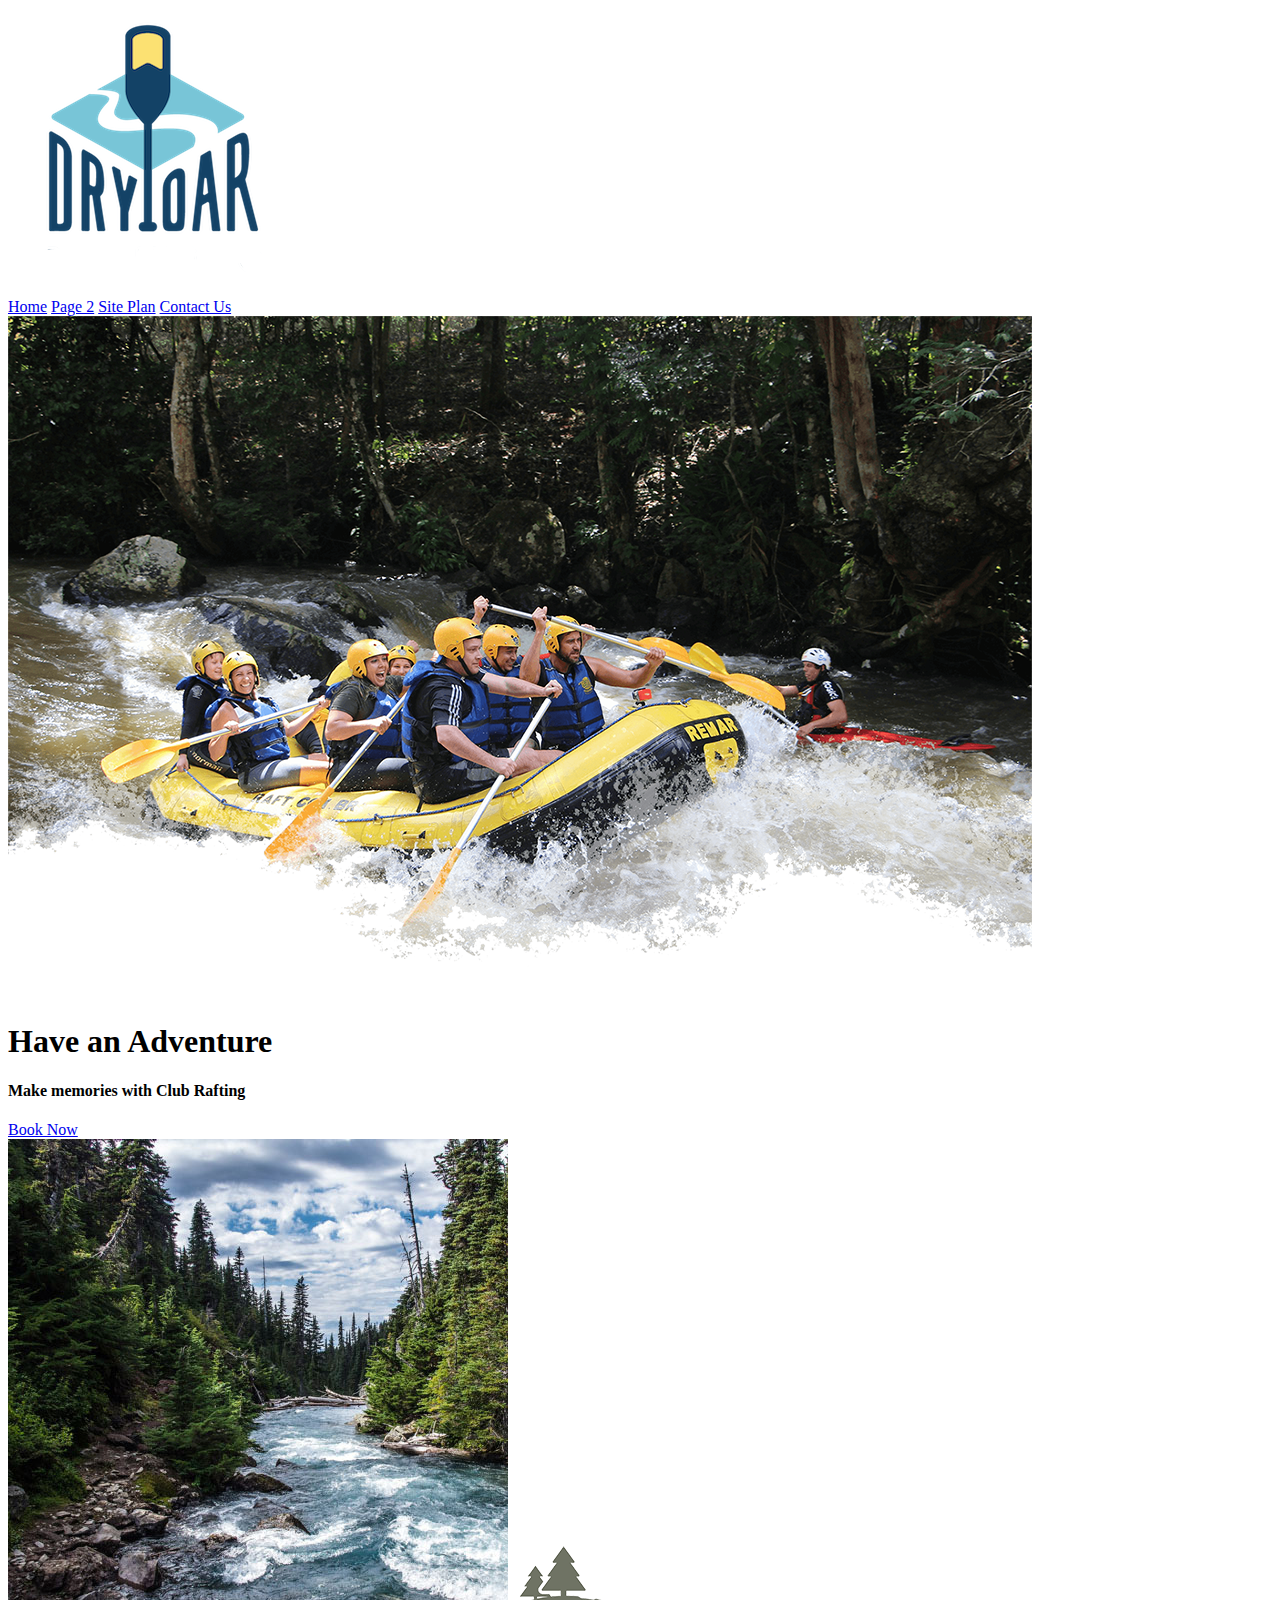
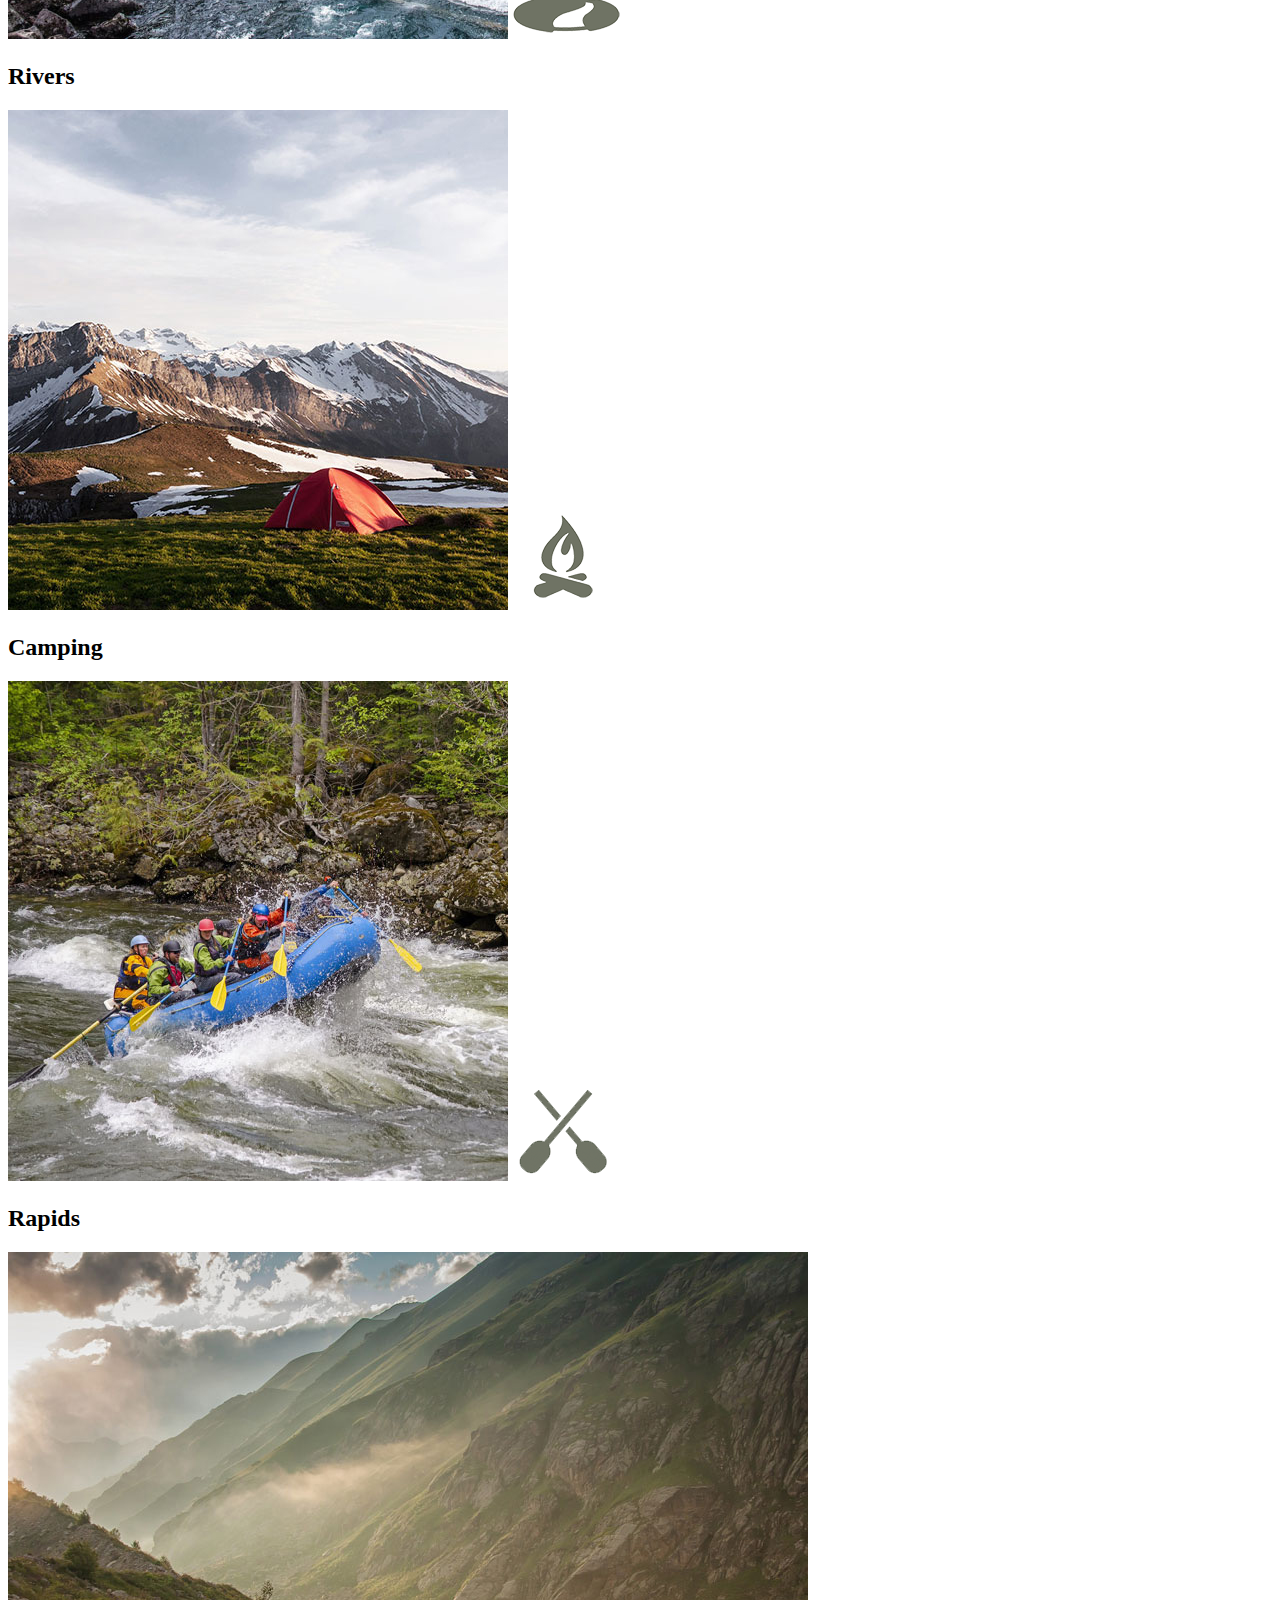
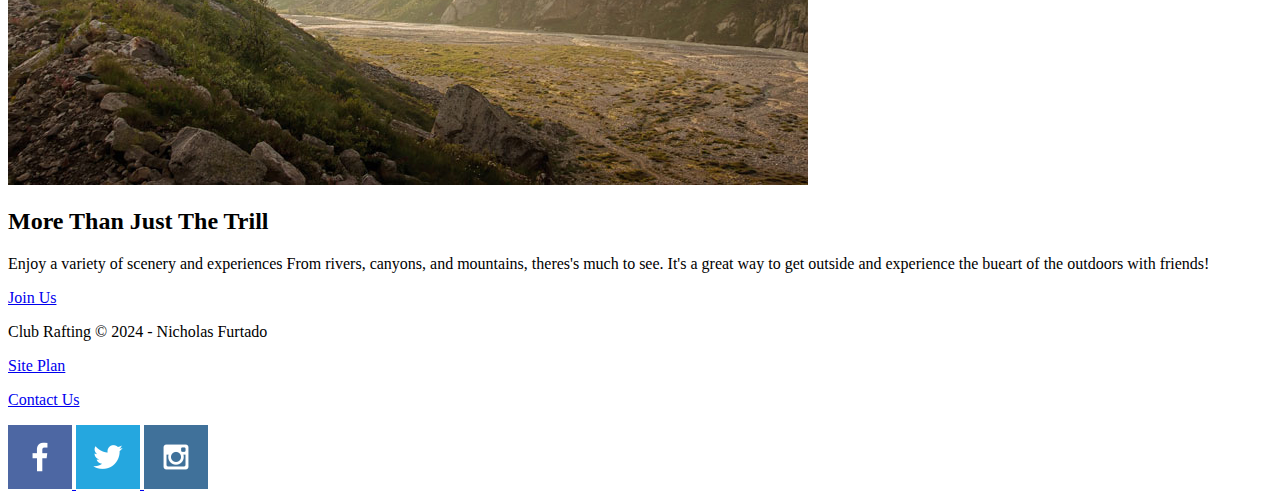
==== wwr/index.html @ ef865dd3 "Added Home Page and images associated." ====
<!DOCTYPE html>
<html lang="en">
<head>
    <meta charset="UTF-8">
    <meta name="viewport" content="width=device-width, initial-scale=1.0">
    <title>Club Rafting | Whitewater Rafting | Home</title>
</head>
<body>
    <header>
        <a id="logo_link" href="index.html">
            <img class="logo" src="images/logo.png" alt="Club Rafting Logo">
        </a>
        <nav>
            <a href="index.html">Home</a>
            <a href="#">Page 2</a>
            <a href="site-plan-rafting.html">Site Plan</a>
            <a href="contactus.html">Contact Us</a>
        </nav>
    </header>
<div id="hero">
    <div id="hero-box">
        <img id="hero-img" src="images/hero.png" alt="People enjoying whitewater rafting">
    </div>
    <section id="hero-msg">
        <h1 class="home-title">Have an Adventure</h1>
        <h4>Make memories with Club Rafting</h4>
        <div class="button-box">
            <a class="book" href="contactus.html">Book Now</a>
        </div>
    </section>
</div>
<main class="home-grid">
    <section class="rivers-card">
        <img class="card-img" src="images/rivers.jpg" alt="River in forest">
        <img class="icon" src="images/river_icon.png" alt="River Icon">
        <h2>Rivers</h2>
    </section>
    <section>
        <img class="camping-card" src="images/camping.jpg" alt="Tent in mountains">
        <img class="card-img" src="images/fire_icon.png" alt="Fire icon">
        <h2>Camping</h2>
    </section>
    <section>
        <img class="rapids-card" src="images/rapids.jpg" alt="Rafting boat">
        <img class="card-img" src="images/oars.png" alt="Oars icon">
        <h2>Rapids</h2>
    </section>
    <img class="mountains" src="images/mountains.jpg" alt="Misty mountains">
    <section class="msg">
        <h2>More Than Just The Trill</h2>
        <p>Enjoy a variety of scenery and experiences From rivers, canyons, and mountains, theres's much to see. It's a great way to get outside and experience the bueart of the outdoors with friends!</p>
        <a class="join" href="rivers.html">Join Us</a>
    </section>
</main>
<footer>
    <p>Club Rafting &copy; 2024 - Nicholas Furtado</p>
    <p><a href="site-plan-rafting.html">Site Plan</a></p>
    <p><a href="contactus.html">Contact Us</a></p>
    <div class="social">
        <a href="https://facebook.com">
            <img src="images/facebook.png" alt="FB Icon">
        </a>
        <a href="https://twitter.com">
            <img src="images/twitter.png" alt="Twitter Icon">
        </a>
        <a href="https://instagram.com">
            <img src="images/instagram.png" alt="Instagram Icon">
        </a>
    </div>
</footer>
</body>
</html>
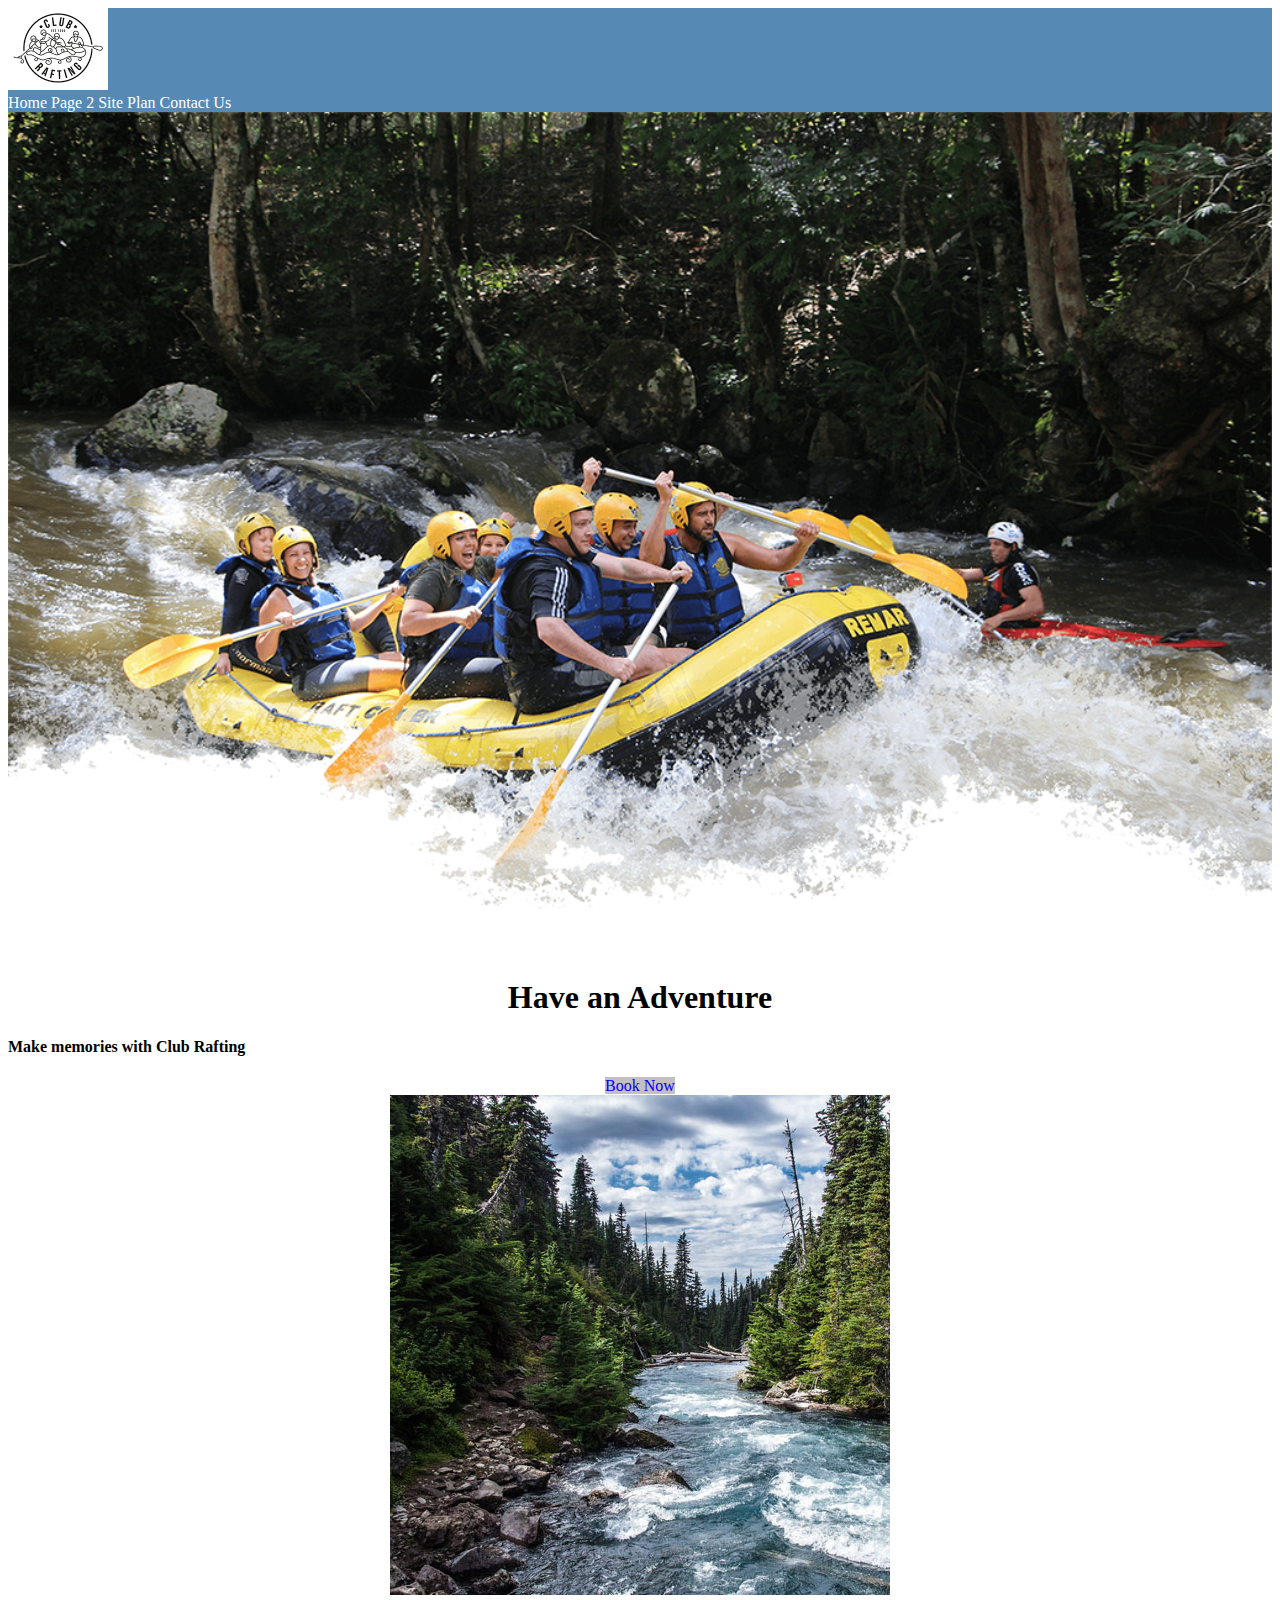
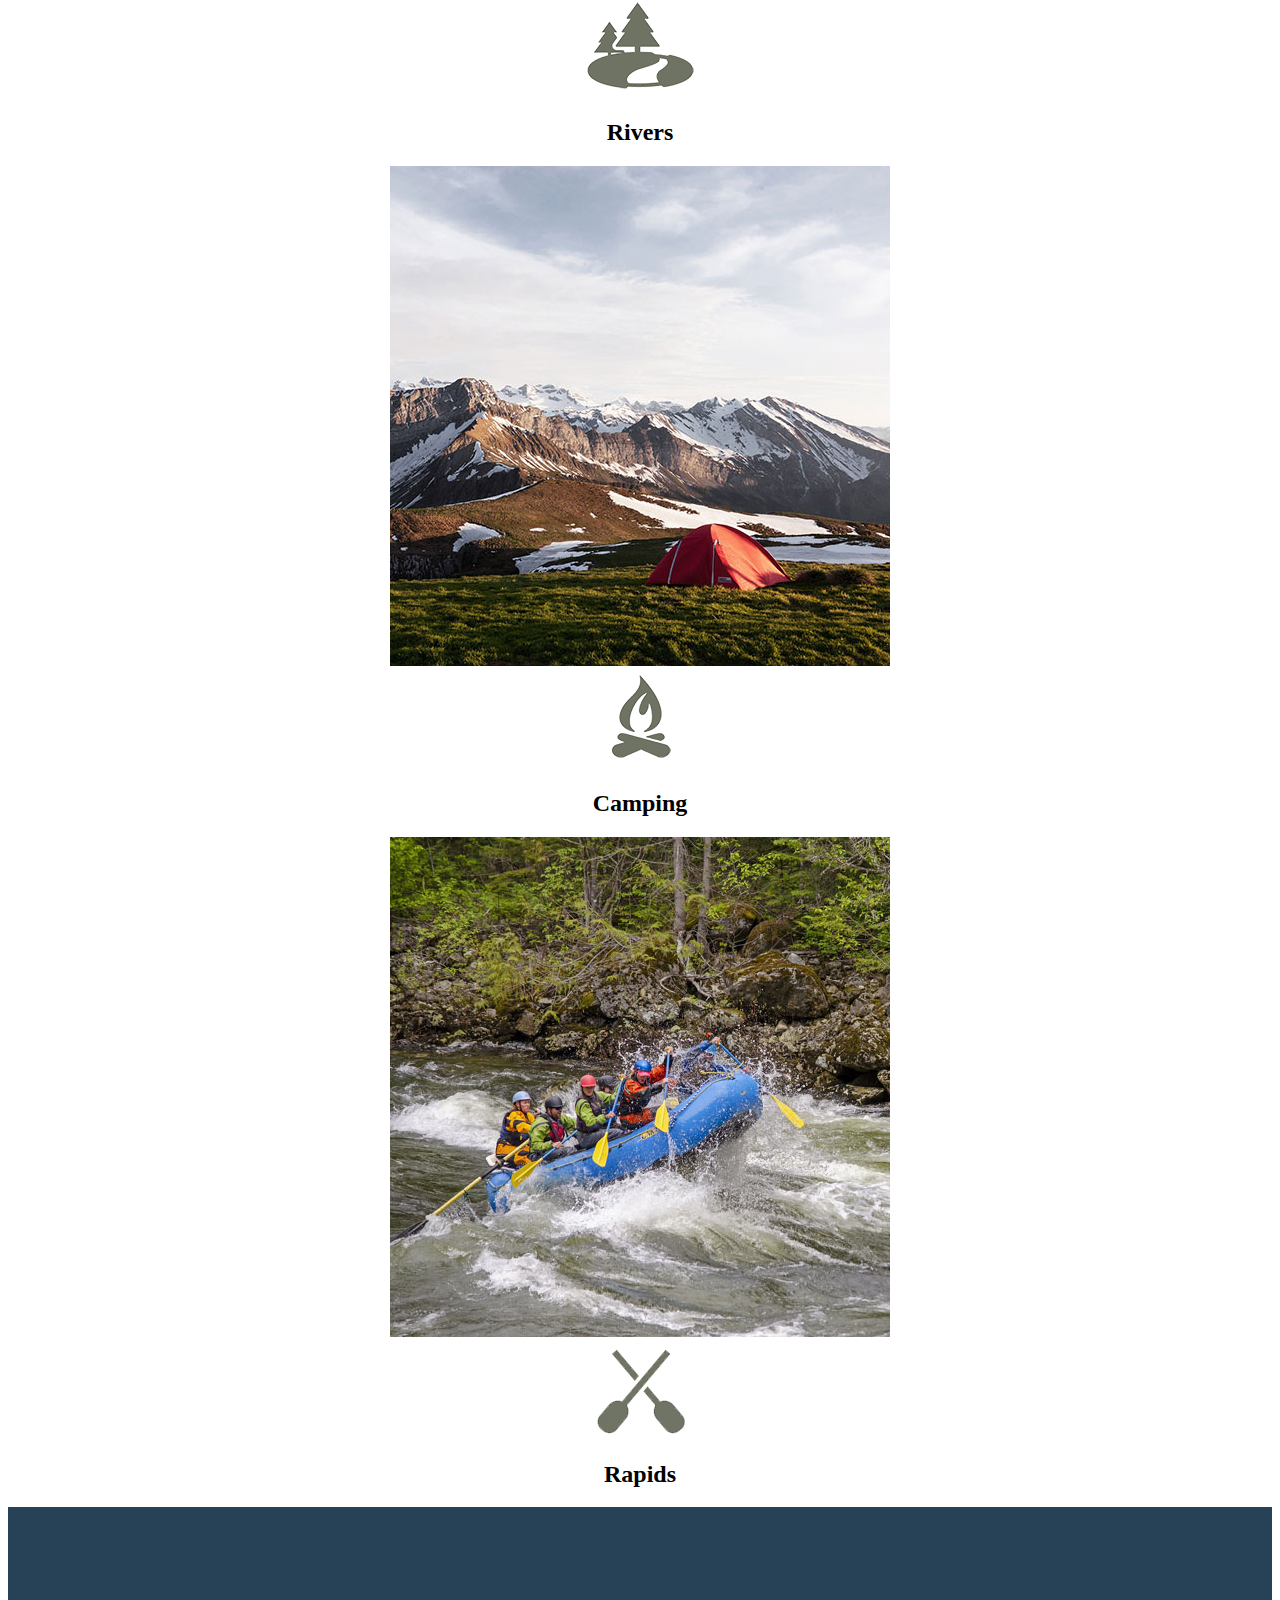
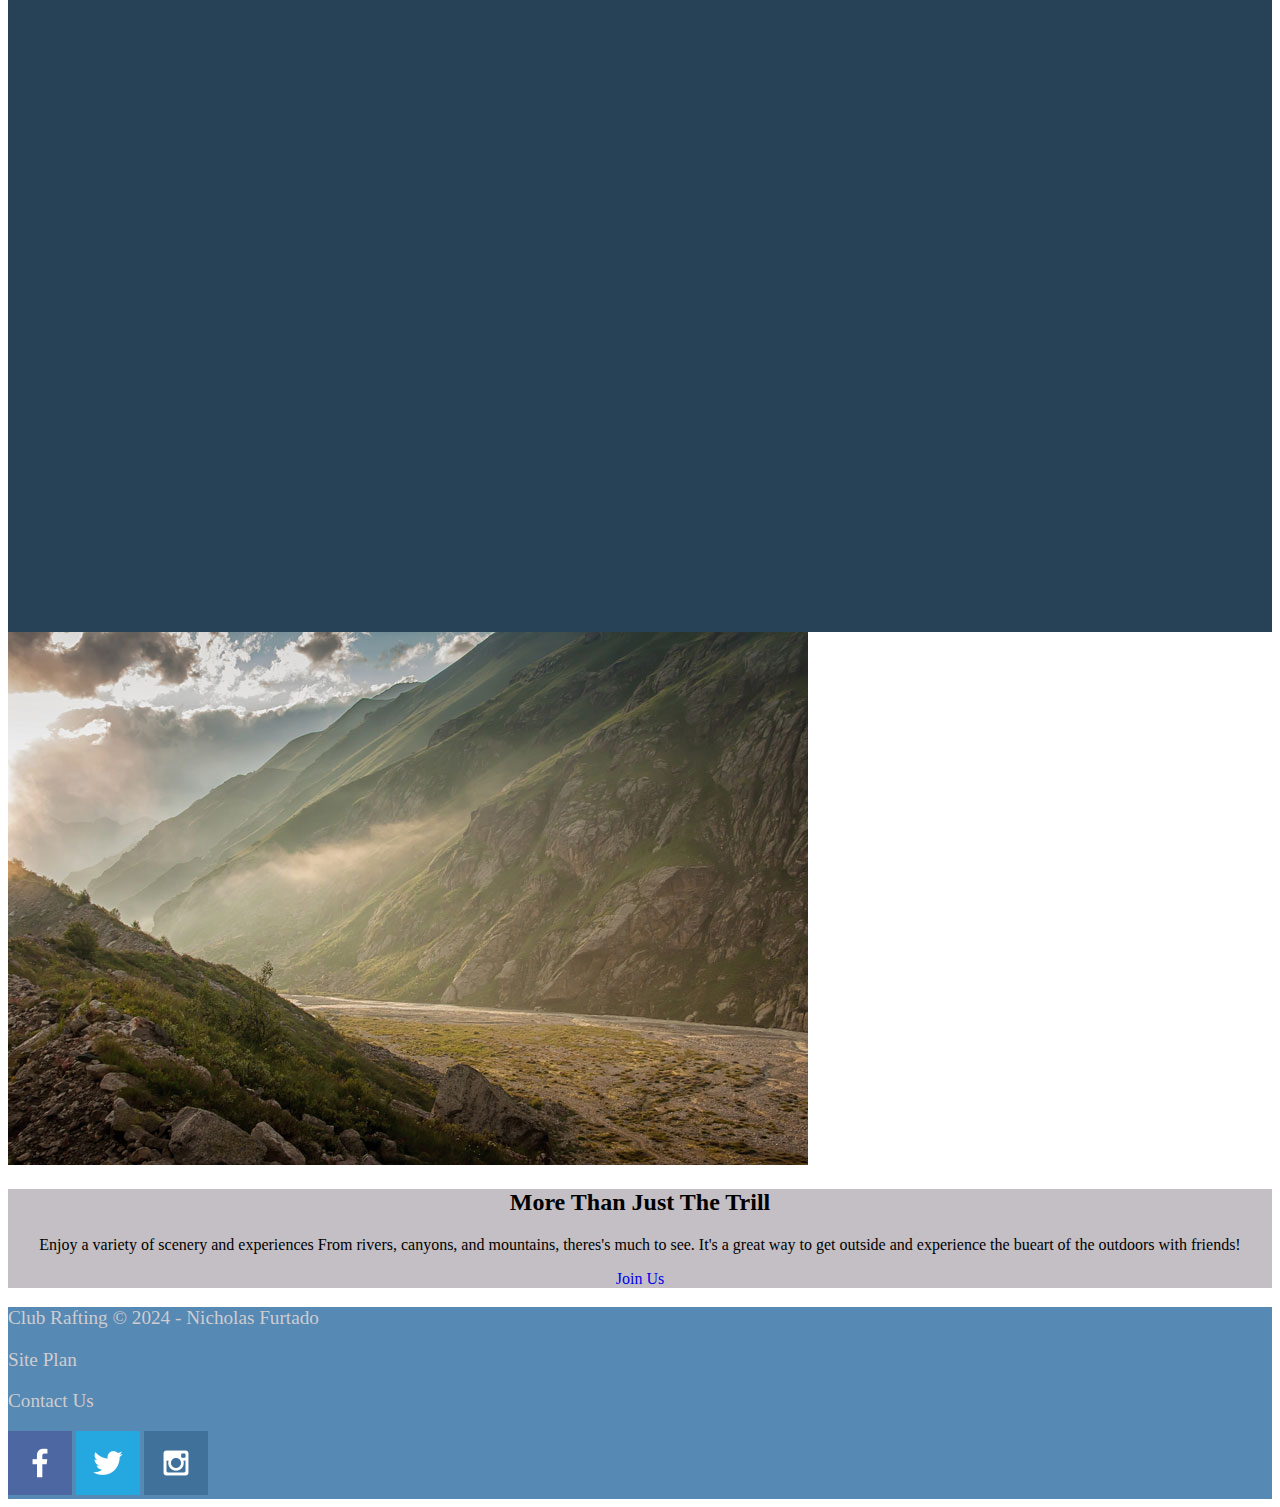
==== commit 12057246: "Added CSS sheet and updated much WWR index.html to accommmodate the changes" ====
--- a/wwr/index.html
+++ b/wwr/index.html
@@ -4,69 +4,73 @@
     <meta charset="UTF-8">
     <meta name="viewport" content="width=device-width, initial-scale=1.0">
     <title>Club Rafting | Whitewater Rafting | Home</title>
+    <link rel="stylesheet" href="styles/style.css">
 </head>
 <body>
-    <header>
-        <a id="logo_link" href="index.html">
-            <img class="logo" src="images/logo.png" alt="Club Rafting Logo">
-        </a>
-        <nav>
-            <a href="index.html">Home</a>
-            <a href="#">Page 2</a>
-            <a href="site-plan-rafting.html">Site Plan</a>
-            <a href="contactus.html">Contact Us</a>
-        </nav>
-    </header>
-<div id="hero">
-    <div id="hero-box">
-        <img id="hero-img" src="images/hero.png" alt="People enjoying whitewater rafting">
+    <div id="content">
+        <header>
+            <a id="logo_link" href="index.html">
+                <img class="logo" src="images/icon.png" alt="Club Rafting Logo">
+            </a>
+            <nav>
+                <a href="index.html">Home</a>
+                <a href="#">Page 2</a>
+                <a href="site-plan-rafting.html">Site Plan</a>
+                <a href="contactus.html">Contact Us</a>
+            </nav>
+        </header>
+    <div id="hero">
+        <div id="hero-box">
+            <img id="hero-img" src="images/hero.png" alt="People enjoying whitewater rafting">
+        </div>
+        <section id="hero-msg">
+            <h1 class="home-title">Have an Adventure</h1>
+            <h4>Make memories with Club Rafting</h4>
+            <div class="button-box">
+                <a class="book" href="contactus.html">Book Now</a>
+            </div>
+        </section>
     </div>
-    <section id="hero-msg">
-        <h1 class="home-title">Have an Adventure</h1>
-        <h4>Make memories with Club Rafting</h4>
-        <div class="button-box">
-            <a class="book" href="contactus.html">Book Now</a>
-        </div>
-    </section>
-</div>
-<main class="home-grid">
-    <section class="rivers-card">
-        <img class="card-img" src="images/rivers.jpg" alt="River in forest">
-        <img class="icon" src="images/river_icon.png" alt="River Icon">
-        <h2>Rivers</h2>
-    </section>
-    <section>
-        <img class="camping-card" src="images/camping.jpg" alt="Tent in mountains">
-        <img class="card-img" src="images/fire_icon.png" alt="Fire icon">
-        <h2>Camping</h2>
-    </section>
-    <section>
-        <img class="rapids-card" src="images/rapids.jpg" alt="Rafting boat">
-        <img class="card-img" src="images/oars.png" alt="Oars icon">
-        <h2>Rapids</h2>
-    </section>
-    <img class="mountains" src="images/mountains.jpg" alt="Misty mountains">
-    <section class="msg">
-        <h2>More Than Just The Trill</h2>
-        <p>Enjoy a variety of scenery and experiences From rivers, canyons, and mountains, theres's much to see. It's a great way to get outside and experience the bueart of the outdoors with friends!</p>
-        <a class="join" href="rivers.html">Join Us</a>
-    </section>
-</main>
-<footer>
-    <p>Club Rafting &copy; 2024 - Nicholas Furtado</p>
-    <p><a href="site-plan-rafting.html">Site Plan</a></p>
-    <p><a href="contactus.html">Contact Us</a></p>
-    <div class="social">
-        <a href="https://facebook.com">
-            <img src="images/facebook.png" alt="FB Icon">
-        </a>
-        <a href="https://twitter.com">
-            <img src="images/twitter.png" alt="Twitter Icon">
-        </a>
-        <a href="https://instagram.com">
-            <img src="images/instagram.png" alt="Instagram Icon">
-        </a>
+    <main class="home-grid">
+        <section class="rivers-card">
+            <img class="card-img" src="images/rivers.jpg" alt="River in forest">
+            <img class="icon" src="images/river_icon.png" alt="River Icon">
+            <h2>Rivers</h2>
+        </section>
+        <section>
+            <img class="camping-card" src="images/camping.jpg" alt="Tent in mountains">
+            <img class="card-img" src="images/fire_icon.png" alt="Fire icon">
+            <h2>Camping</h2>
+        </section>
+        <section>
+            <img class="rapids-card" src="images/rapids.jpg" alt="Rafting boat">
+            <img class="card-img" src="images/oars.png" alt="Oars icon">
+            <h2>Rapids</h2>
+        </section>
+        <div id="background"></div>
+        <img class="mountains" src="images/mountains.jpg" alt="Misty mountains">
+        <section class="msg">
+            <h2>More Than Just The Trill</h2>
+            <p>Enjoy a variety of scenery and experiences From rivers, canyons, and mountains, theres's much to see. It's a great way to get outside and experience the bueart of the outdoors with friends!</p>
+            <a class="join" href="rivers.html">Join Us</a>
+        </section>
+    </main>
+        <footer>
+            <p>Club Rafting &copy; 2024 - Nicholas Furtado</p>
+            <p><a href="site-plan-rafting.html">Site Plan</a></p>
+            <p><a href="contactus.html">Contact Us</a></p>
+            <div class="social">
+                <a href="https://facebook.com" target="_blank">
+                    <img src="images/facebook.png" alt="FB Icon">
+                </a>
+                <a href="https://twitter.com" target="_blank">
+                    <img src="images/twitter.png" alt="Twitter Icon">
+                </a>
+                <a href="https://instagram.com" target="_blank">
+                    <img src="images/instagram.png" alt="Instagram Icon">
+                </a>
+            </div>
+        </footer>
     </div>
-</footer>
 </body>
 </html>--- a/wwr/styles/style.css
+++ b/wwr/styles/style.css
@@ -0,0 +1,87 @@
+body{
+    background-color: rgba(255, 255, 255, 0.836);
+}
+header{
+    background-color: #5689B3;
+}
+nav a{
+    background-color: #5689B3;
+    text-align: center;
+    text-decoration: none;
+    color: white;
+}
+nav a:hover{
+    background-color: #D0CCD0;
+    color: #000000;
+}
+.book, .join{
+    background-color: #C4BFC4;
+    text-decoration: none;
+    
+}
+.book:hover, .join:hover{
+    background-color: #5689B3;
+}
+.home-title{
+    color: #000000;
+}
+#background{
+    height: 725px;
+    background-color: #274156;
+}
+.msg{
+    background-color: #C4BFC4; ;
+}
+.msg h2{
+    color: black;
+}
+.msg p{
+    color: #000000;
+}
+.logo{
+    width: 80px;
+}
+footer{
+    background-color: #5689B3;
+}
+footer a{
+    color: #D0CCD0;
+    text-decoration: none;
+}
+footer a:hover{
+    color: #ffffff;
+}
+footer p{
+    font-size: 1.2em;
+    color: #D0CCD0;
+}
+footer p a:hover{
+    text-decoration: underline;
+}
+#content{ 
+    max-width: 1600px;
+    margin: 0 auto;
+}
+h1, h2, h3, h4, h5, h6, p{
+    color: black;
+}
+#hero-msg h1, hero-msg h4{
+    text-align: center;
+}
+.button-box{
+    text-align: center;
+}
+main section{
+    text-align: center;
+}
+img.logo {
+    width: 100px;
+}
+img#hero-img {
+    width: 100%;
+}
+
+img.card-img{
+    display: block;
+    margin: 0 auto;
+}
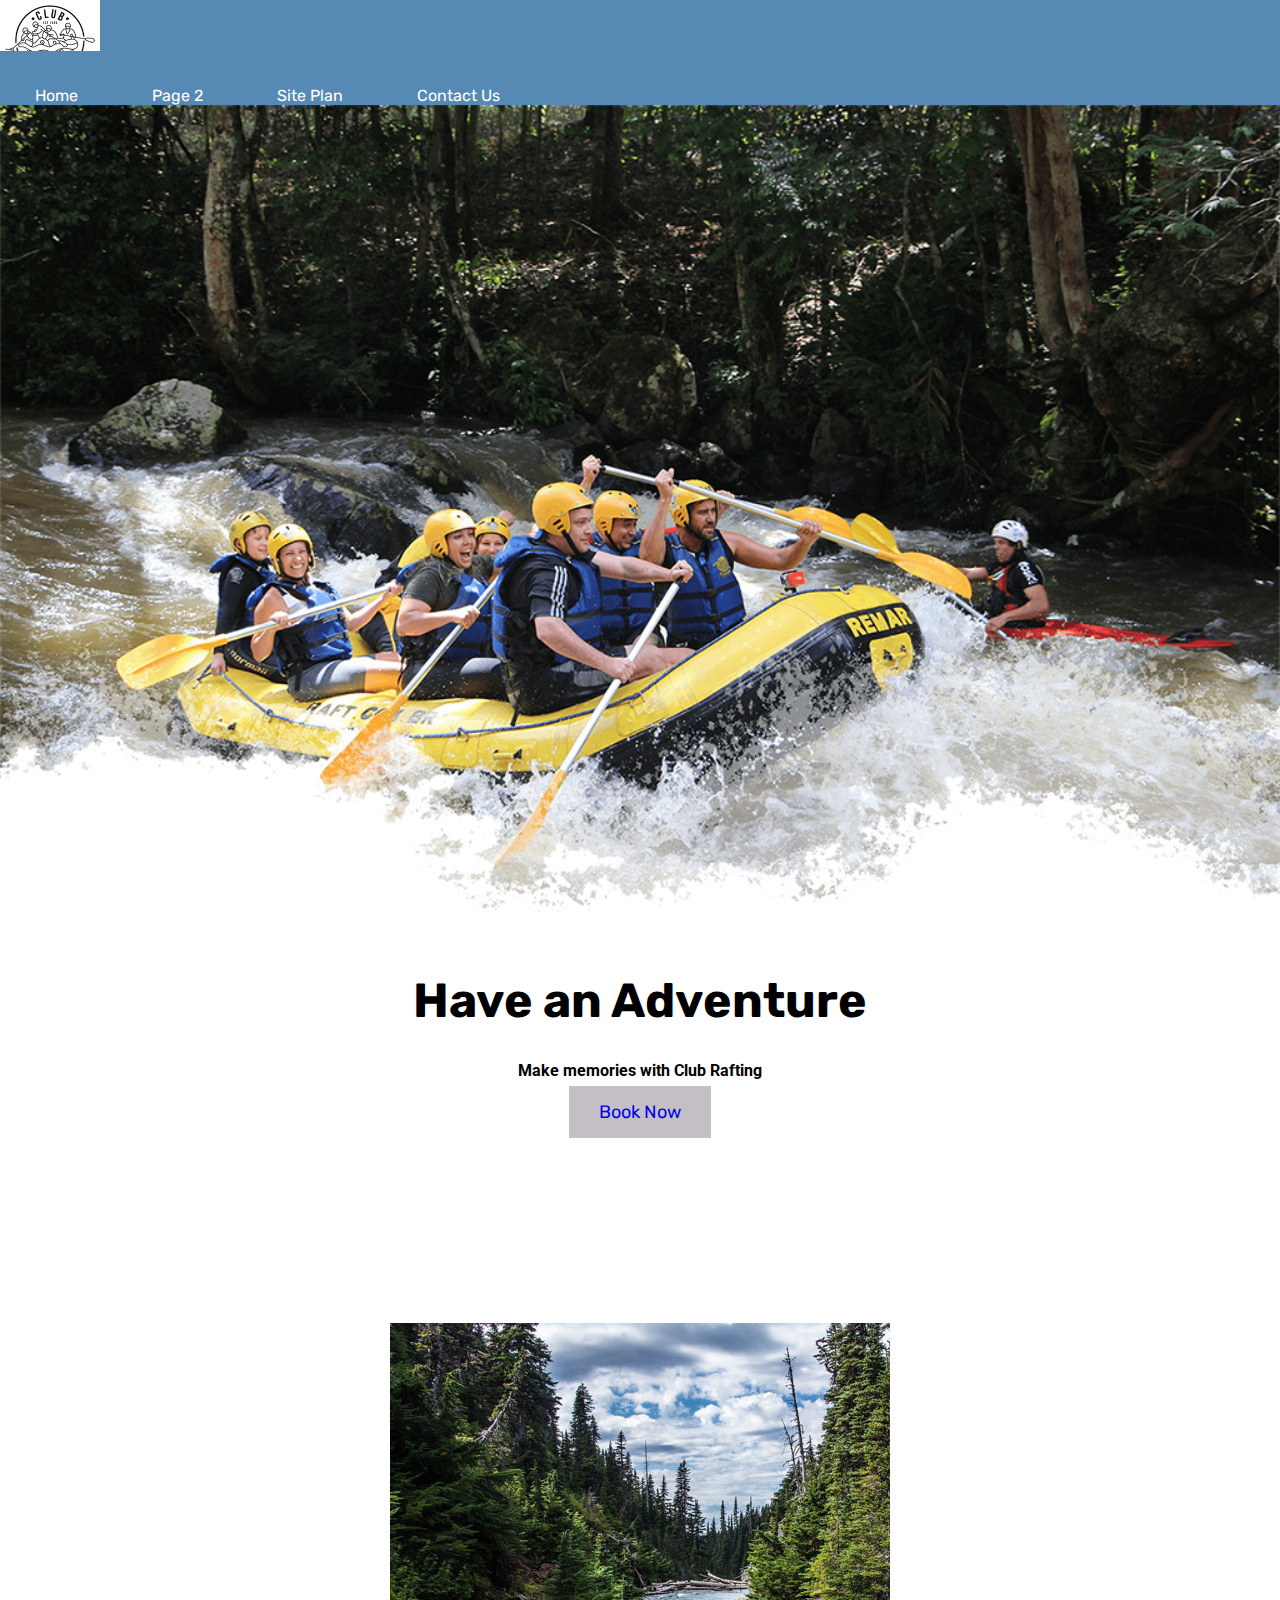
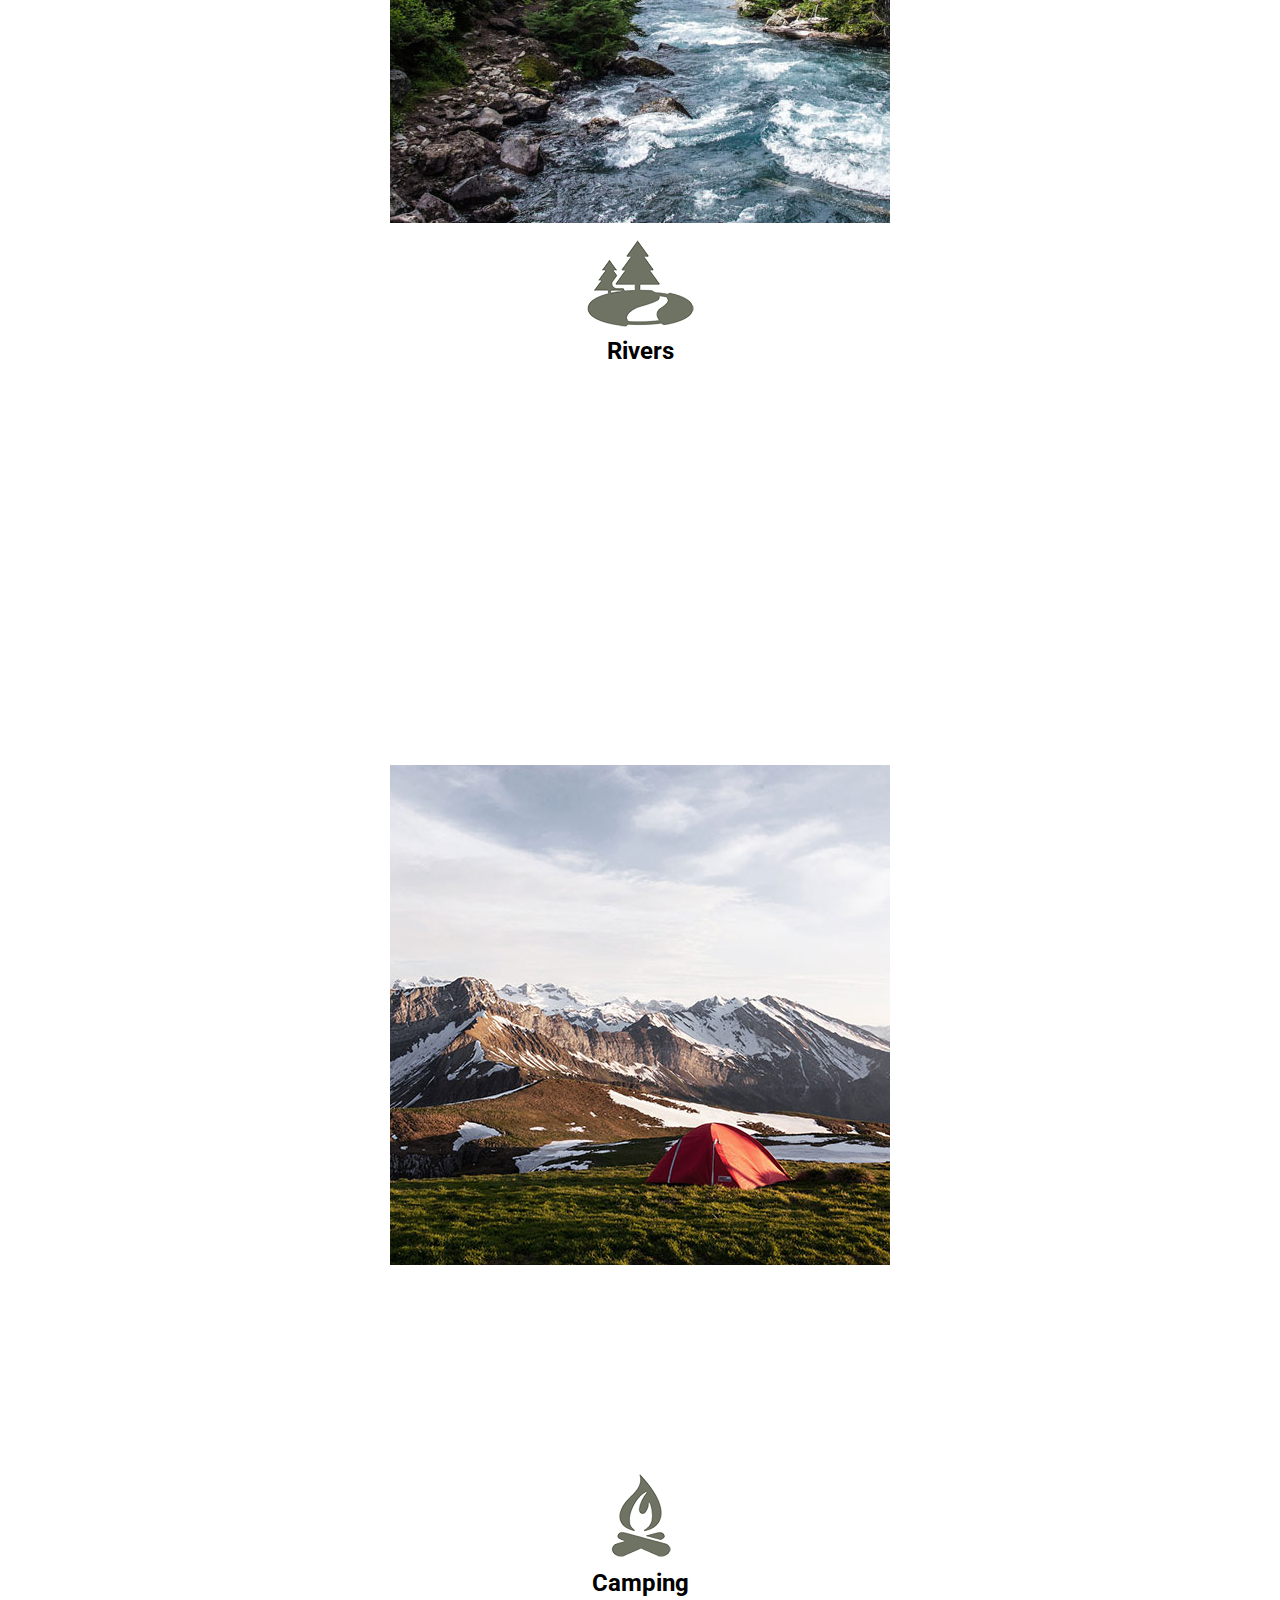
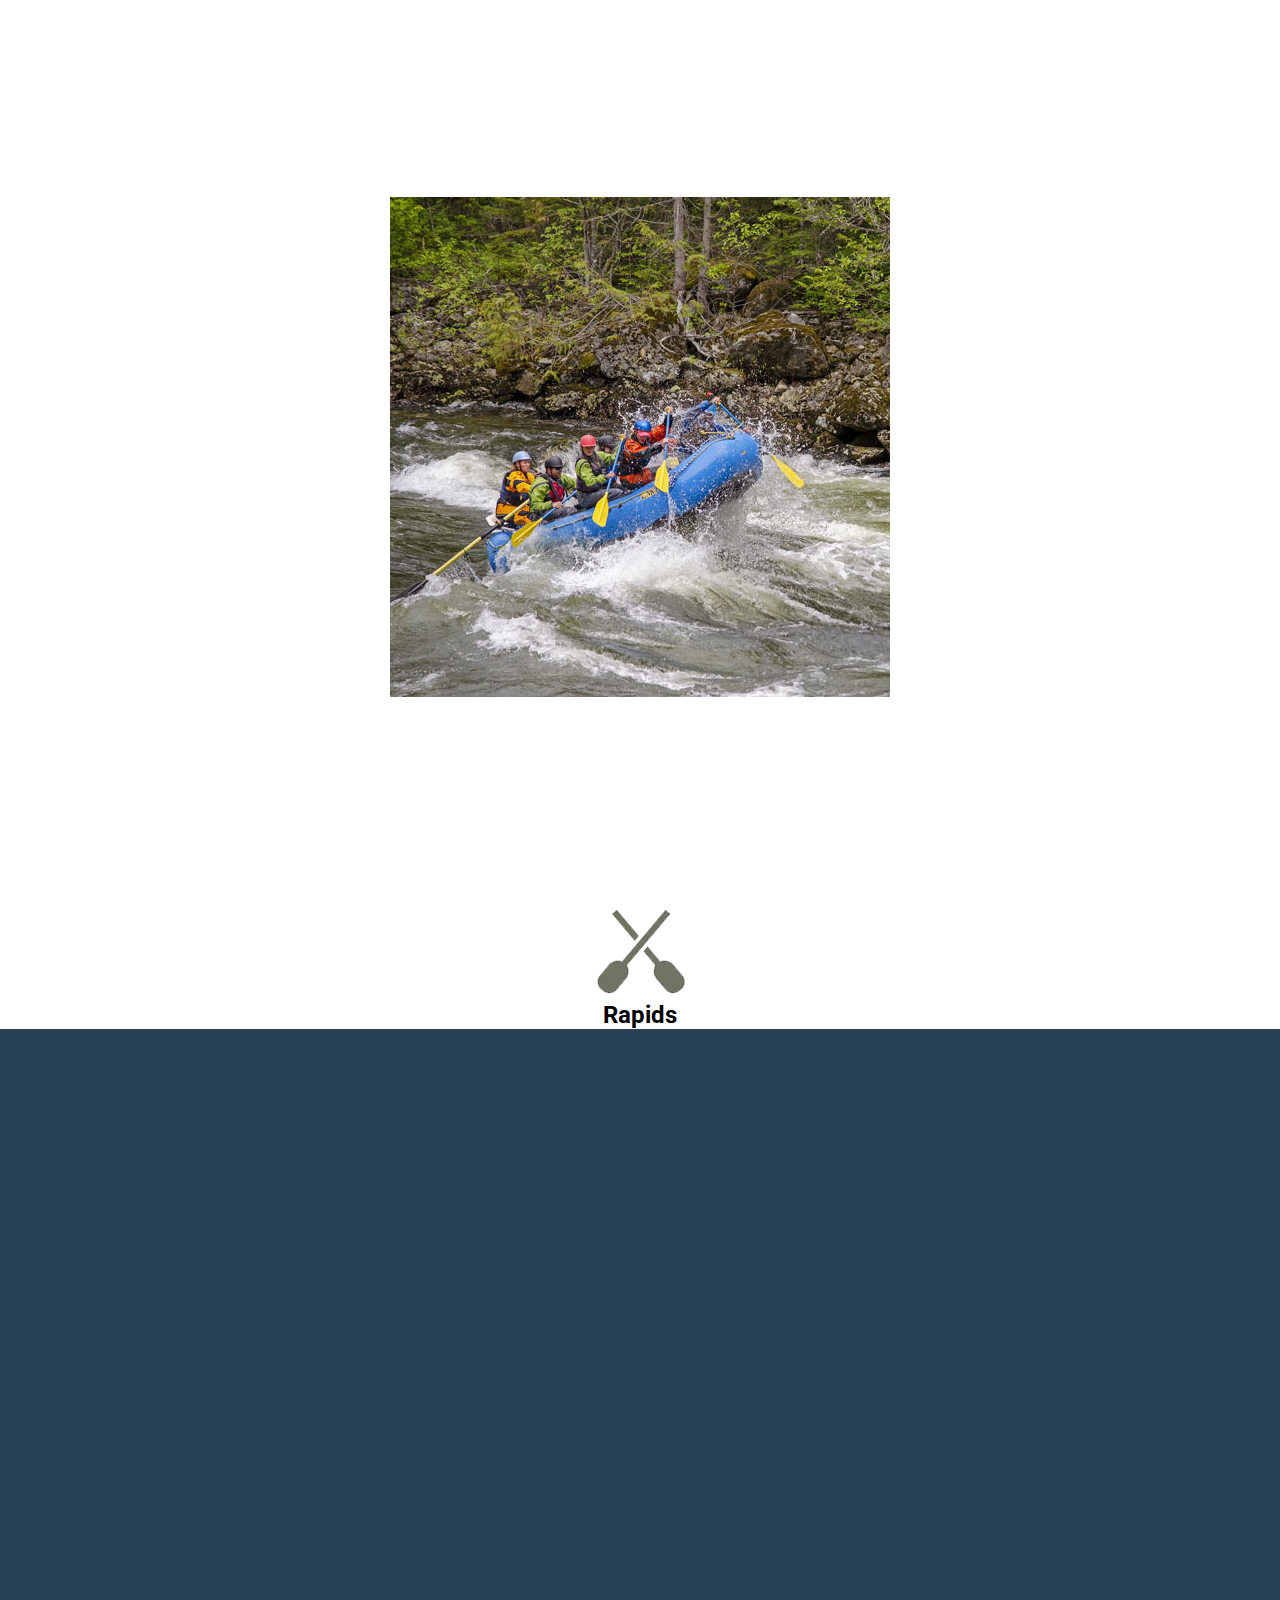
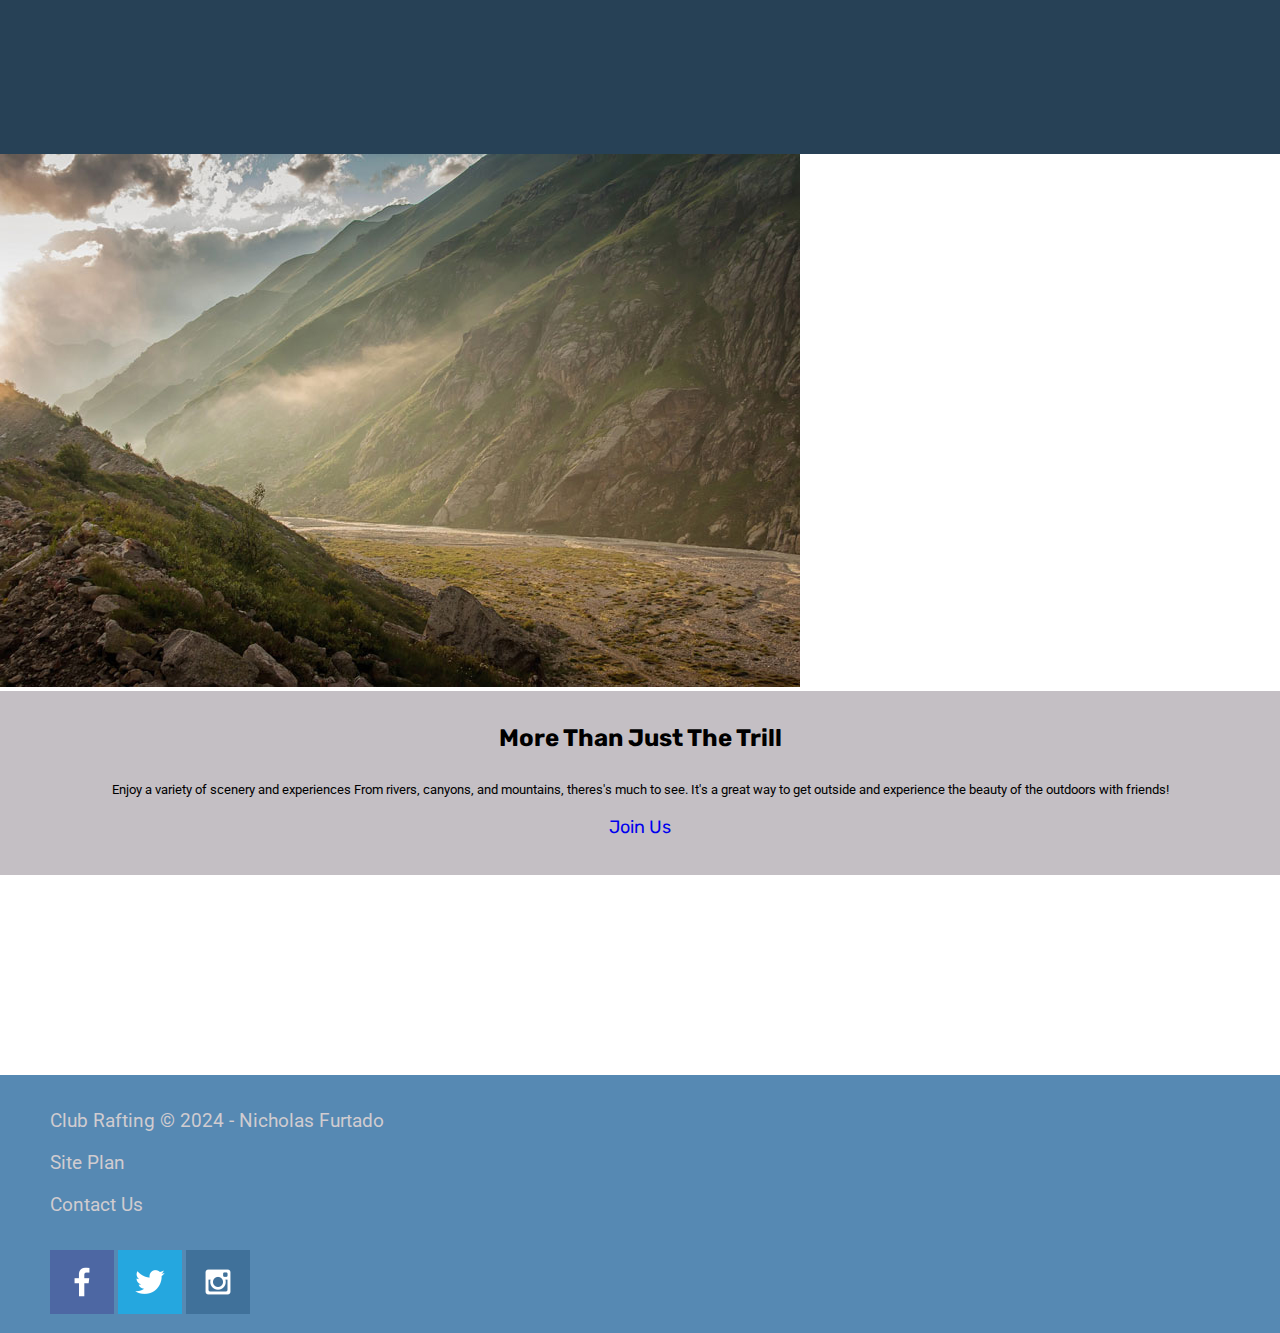
==== commit 90b59994: "A flood of continued formatting changes and corrections." ====
--- a/wwr/index.html
+++ b/wwr/index.html
@@ -51,7 +51,7 @@
         <img class="mountains" src="images/mountains.jpg" alt="Misty mountains">
         <section class="msg">
             <h2>More Than Just The Trill</h2>
-            <p>Enjoy a variety of scenery and experiences From rivers, canyons, and mountains, theres's much to see. It's a great way to get outside and experience the bueart of the outdoors with friends!</p>
+            <p>Enjoy a variety of scenery and experiences From rivers, canyons, and mountains, theres's much to see. It's a great way to get outside and experience the beauty of the outdoors with friends!</p>
             <a class="join" href="rivers.html">Join Us</a>
         </section>
     </main>
--- a/wwr/styles/style.css
+++ b/wwr/styles/style.css
@@ -1,48 +1,111 @@
+ @import url('https://fonts.googleapis.com/css2?family=Roboto:wght@300&family=Rubik:wght@300;400&display=swap');
 body{
+    padding: 0;
+    margin: 0;
     background-color: rgba(255, 255, 255, 0.836);
+    font-family: 'Roboto','Arial', sans-serif;
 }
 header{
     background-color: #5689B3;
 }
+.logo{
+    width: 80px;
+}
+img.logo{
+    width: 100px;
+}
+#logo_link {
+    padding-top: 5px;
+}
 nav a{
     background-color: #5689B3;
+    font-family: 'Rubik','Geneva', sans-serif;
     text-align: center;
     text-decoration: none;
     color: white;
+    padding: 35px;
 }
 nav a:hover{
     background-color: #D0CCD0;
     color: #000000;
+    font-family: 'Rubik','Geneva',  sans-serif;
 }
 .book, .join{
     background-color: #C4BFC4;
     text-decoration: none;
+    font-size: 18px;
+    font-family: 'Rubik','Geneva', sans-serif;
+    padding:15px 30px;
+    margin-top: 50px;
     
 }
 .book:hover, .join:hover{
     background-color: #5689B3;
 }
 .home-title{
+    font-size: 3em;
     color: #000000;
+    font-family:'Rubik','Geneva', sans-serif;
+    margin-top: 10px;
 }
 #background{
     height: 725px;
     background-color: #274156;
 }
+h2{
+    margin: 0;
+}
+.icon{
+    padding-top: 10px;
+} 
 .msg{
     background-color: #C4BFC4; ;
+    line-height: 1.5em;
+    padding: 35px;
 }
 .msg h2{
     color: black;
+    font-family: 'Rubik','Geneva', sans-serif;
+    padding-bottom: 15px;
 }
 .msg p{
     color: #000000;
+    font-family: 'Roboto','Arial', sans-serif;
+    font-size: .8em;
 }
-.logo{
-    width: 80px;
+
+#content{ 
+    max-width: 1600px;
+    margin: 0 auto;
+}
+h2, h3, h4, h5, h6, p{
+    color: black;
+    font-family: 'Roboto','Arial',sans-serif;
+}
+#hero-msg h1, hero-msg, h4{
+    text-align: center;
+}
+.button-box{
+    text-align: center;
+}
+img#hero-img {
+    width: 100%;
+}
+
+img.card-img{
+    display: block;
+    margin: 0 auto;
+}
+main section{
+    text-align: center;
+}
+.rivers-card,.camping-card,.rapids-card{
+    margin: 200px 0;
 }
 footer{
     background-color: #5689B3;
+    padding: 15px 50px;
+    margin-top: 200px;
 }
 footer a{
     color: #D0CCD0;
@@ -58,30 +121,6 @@
 footer p a:hover{
     text-decoration: underline;
 }
-#content{ 
-    max-width: 1600px;
-    margin: 0 auto;
-}
-h1, h2, h3, h4, h5, h6, p{
-    color: black;
-}
-#hero-msg h1, hero-msg h4{
-    text-align: center;
-}
-.button-box{
-    text-align: center;
-}
-main section{
-    text-align: center;
-}
-img.logo {
-    width: 100px;
-}
-img#hero-img {
-    width: 100%;
-}
-
-img.card-img{
-    display: block;
-    margin: 0 auto;
-}
+footer .social img{
+    padding-top: 15px;
+}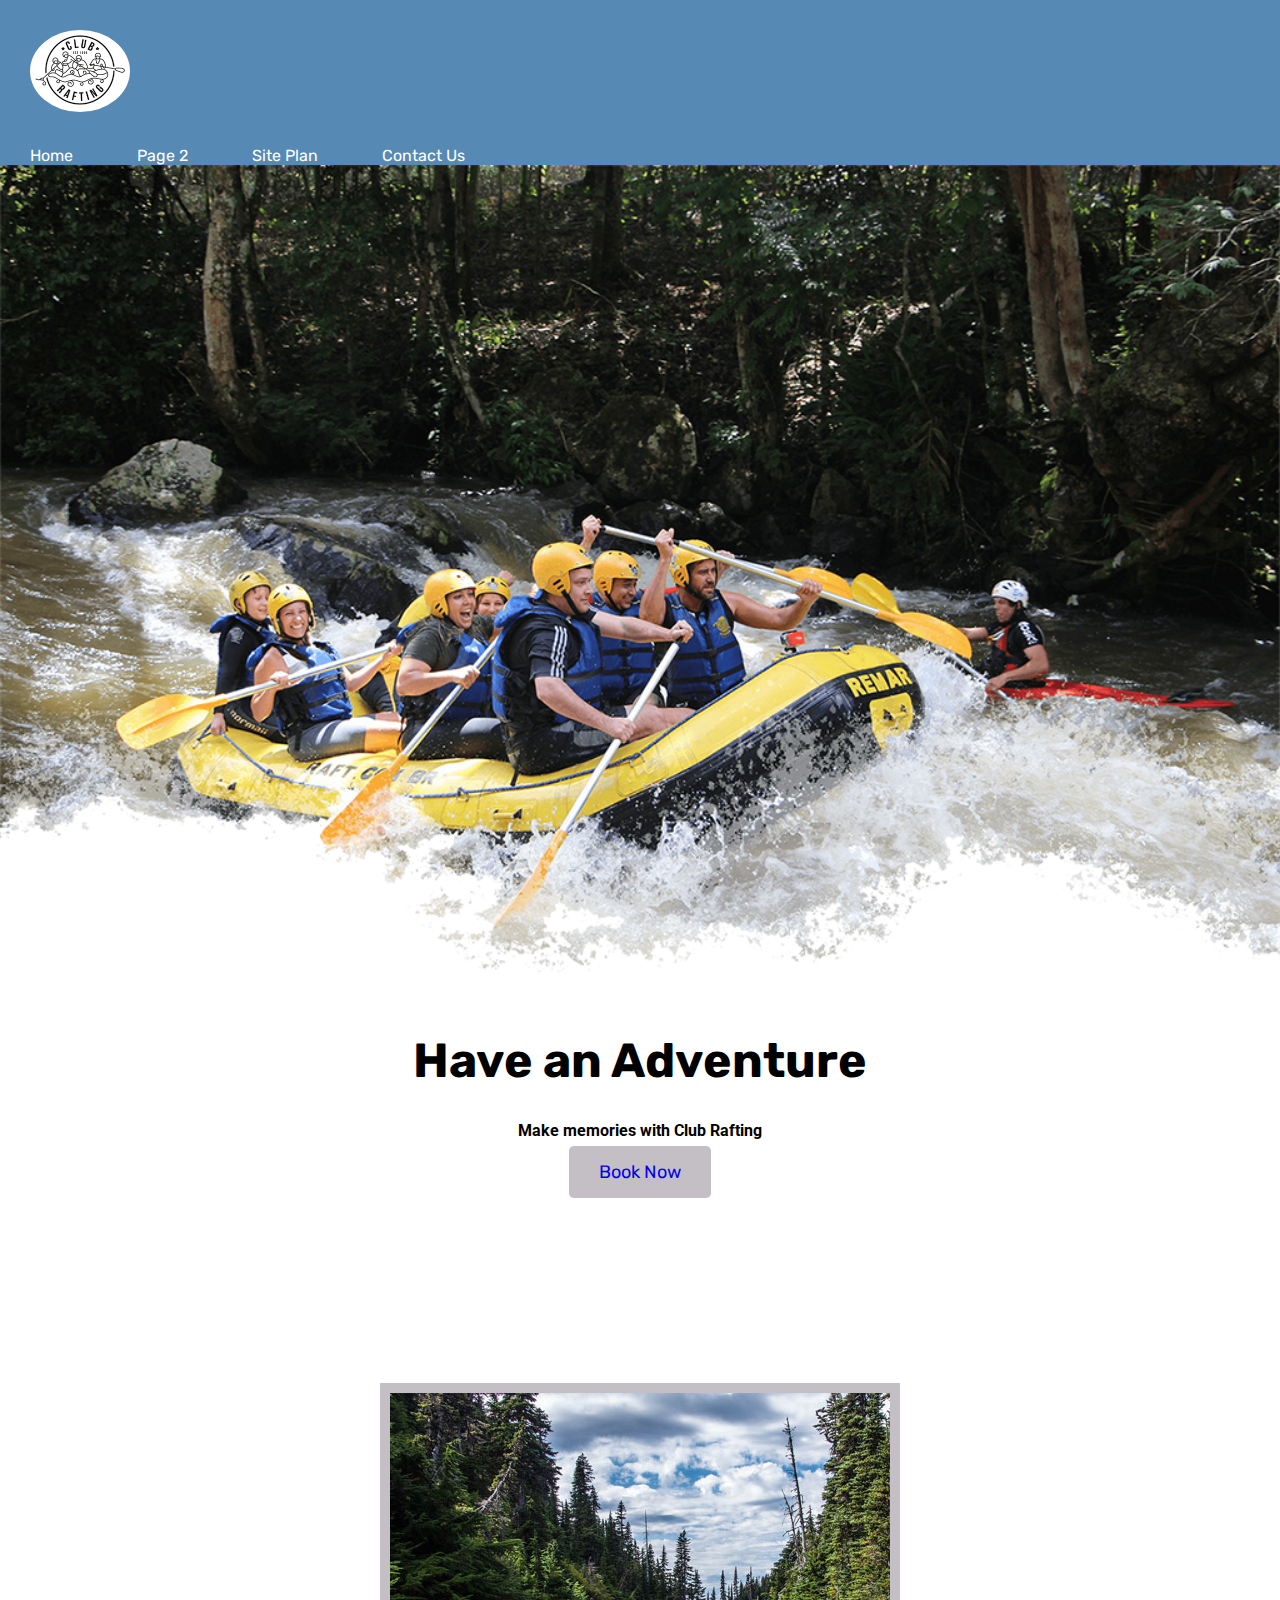
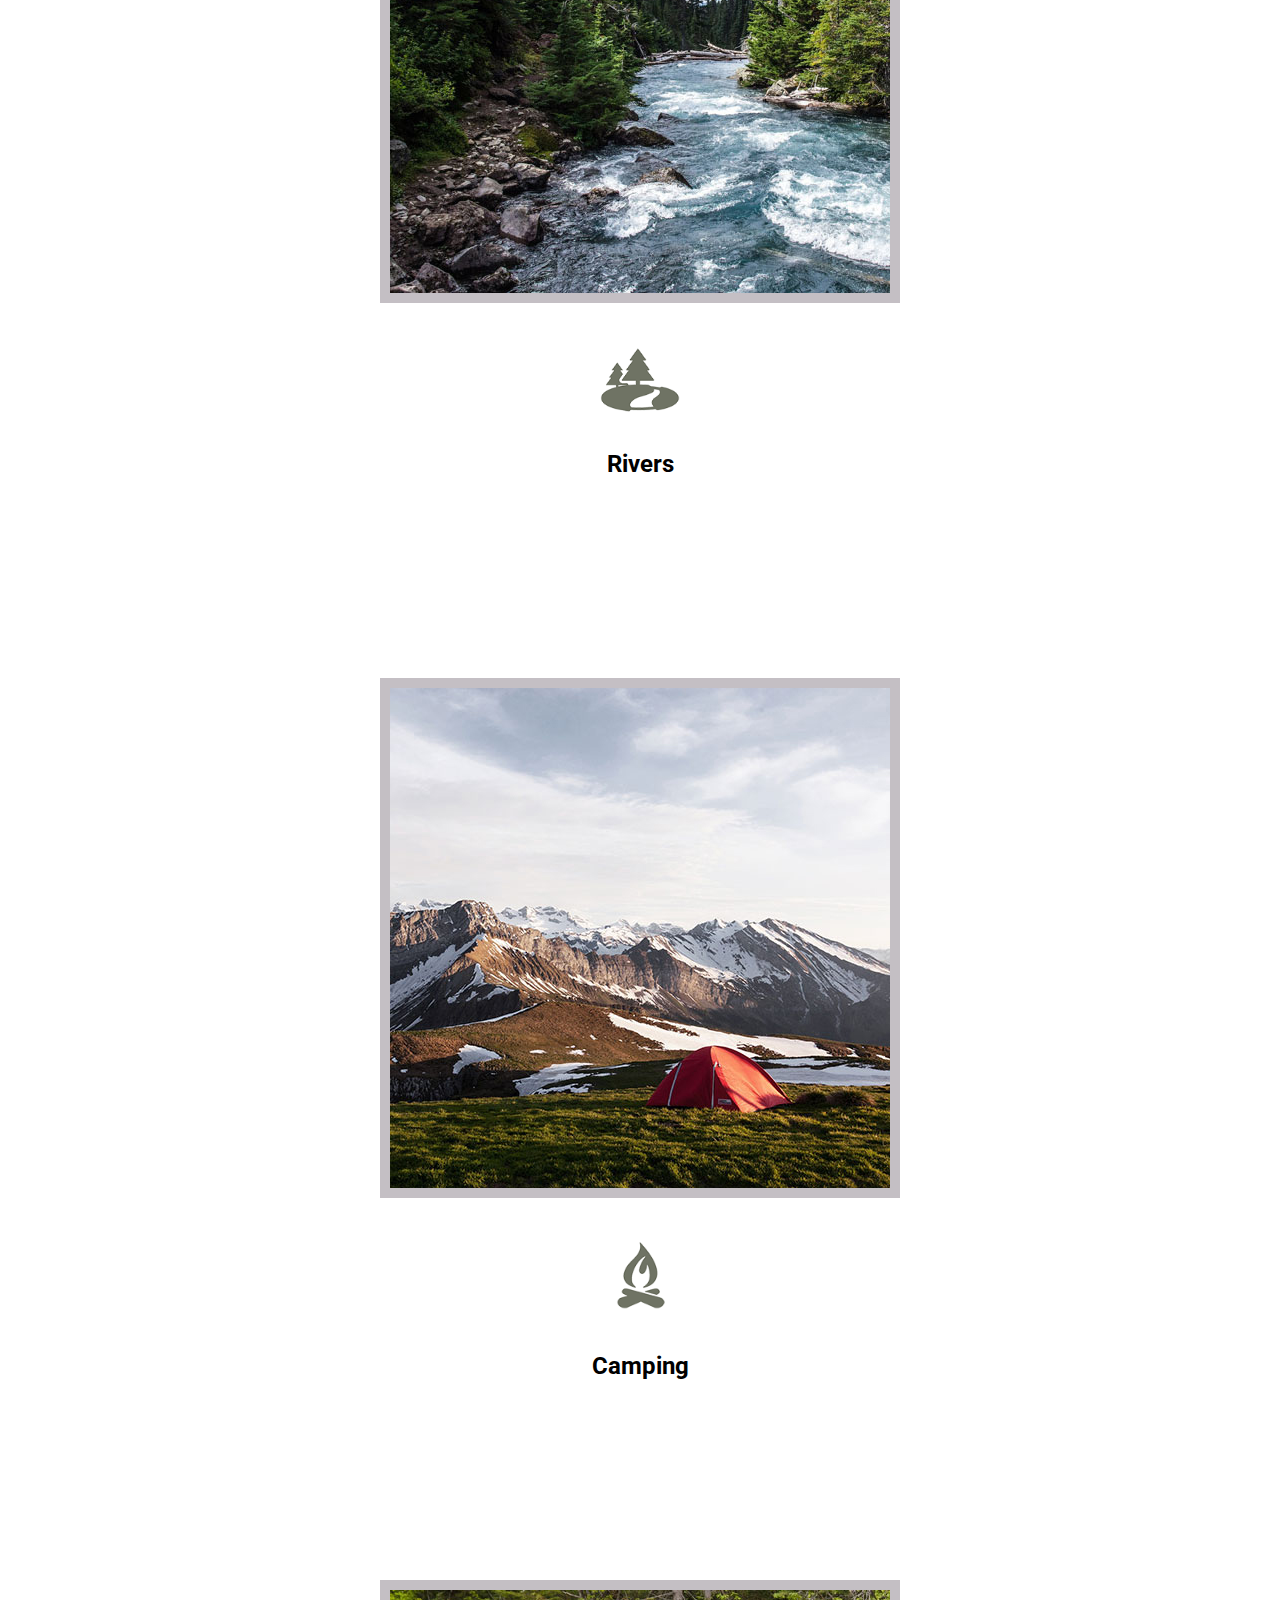
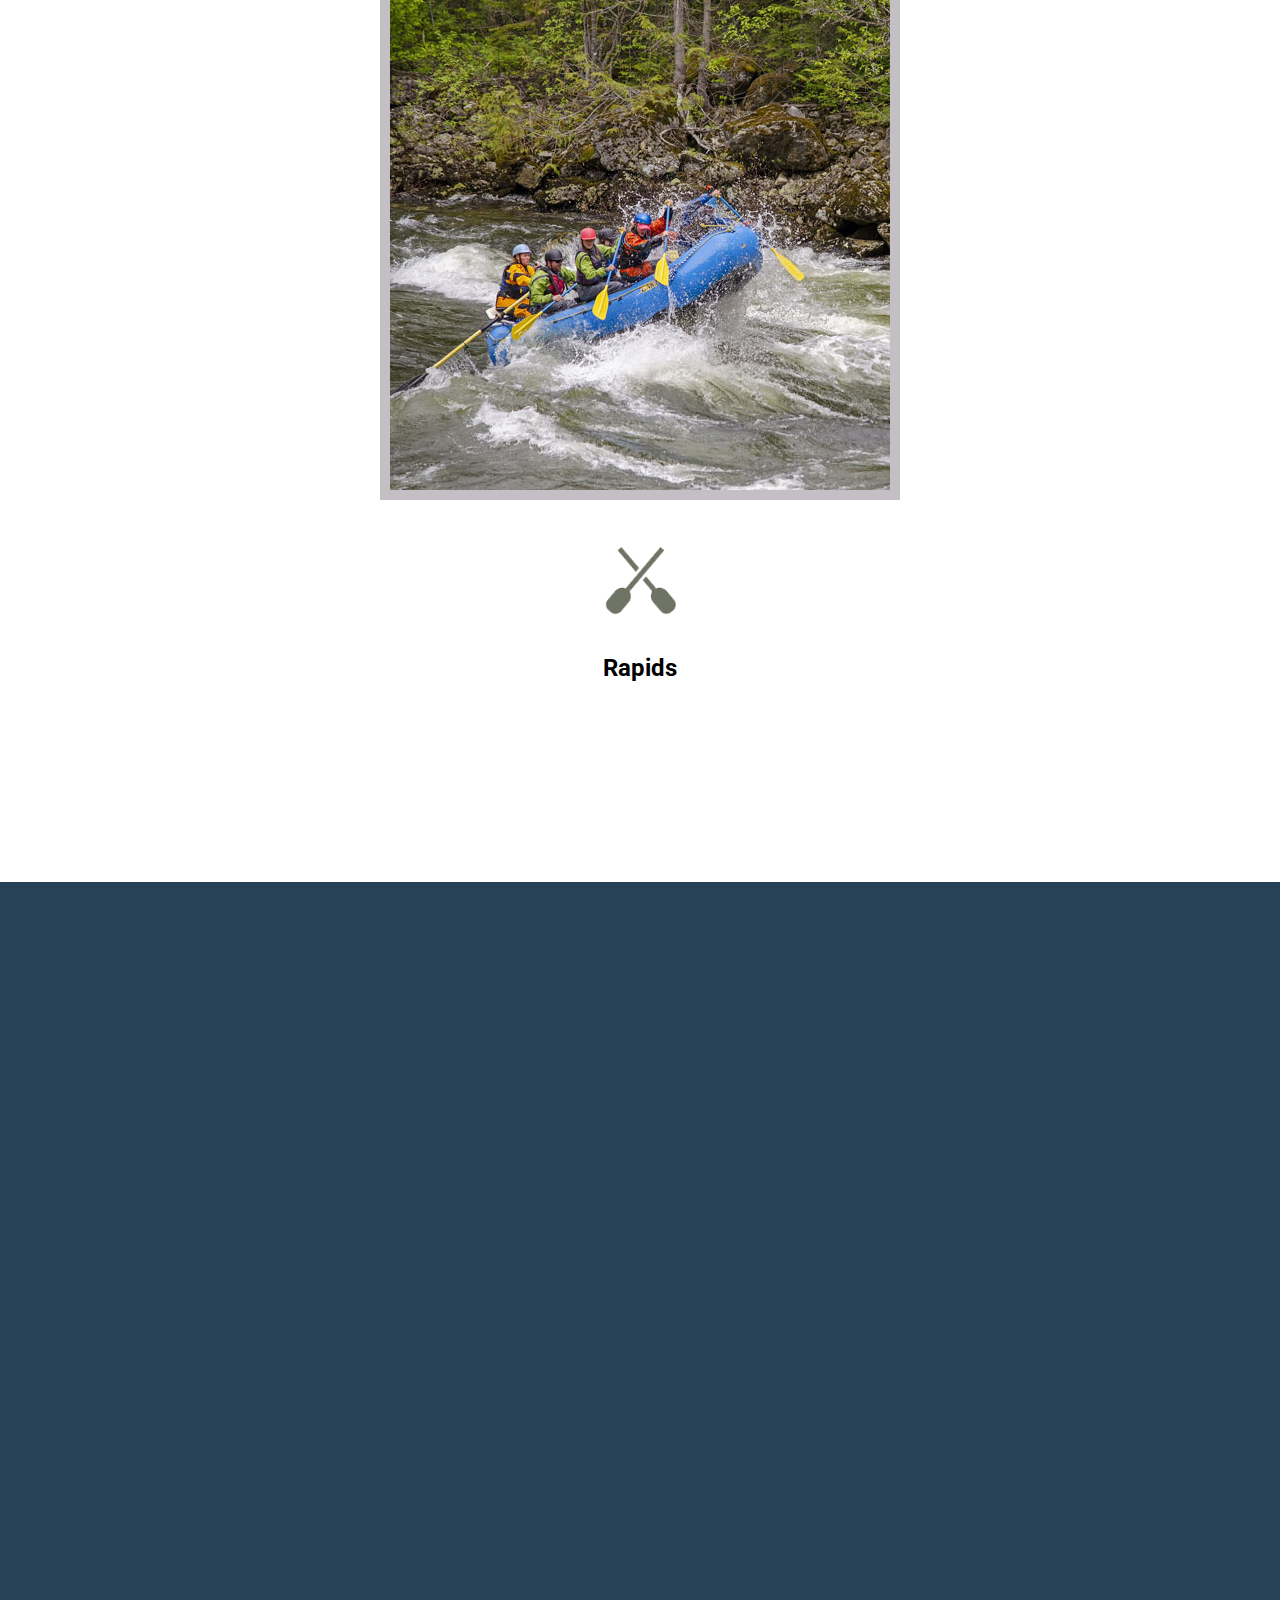
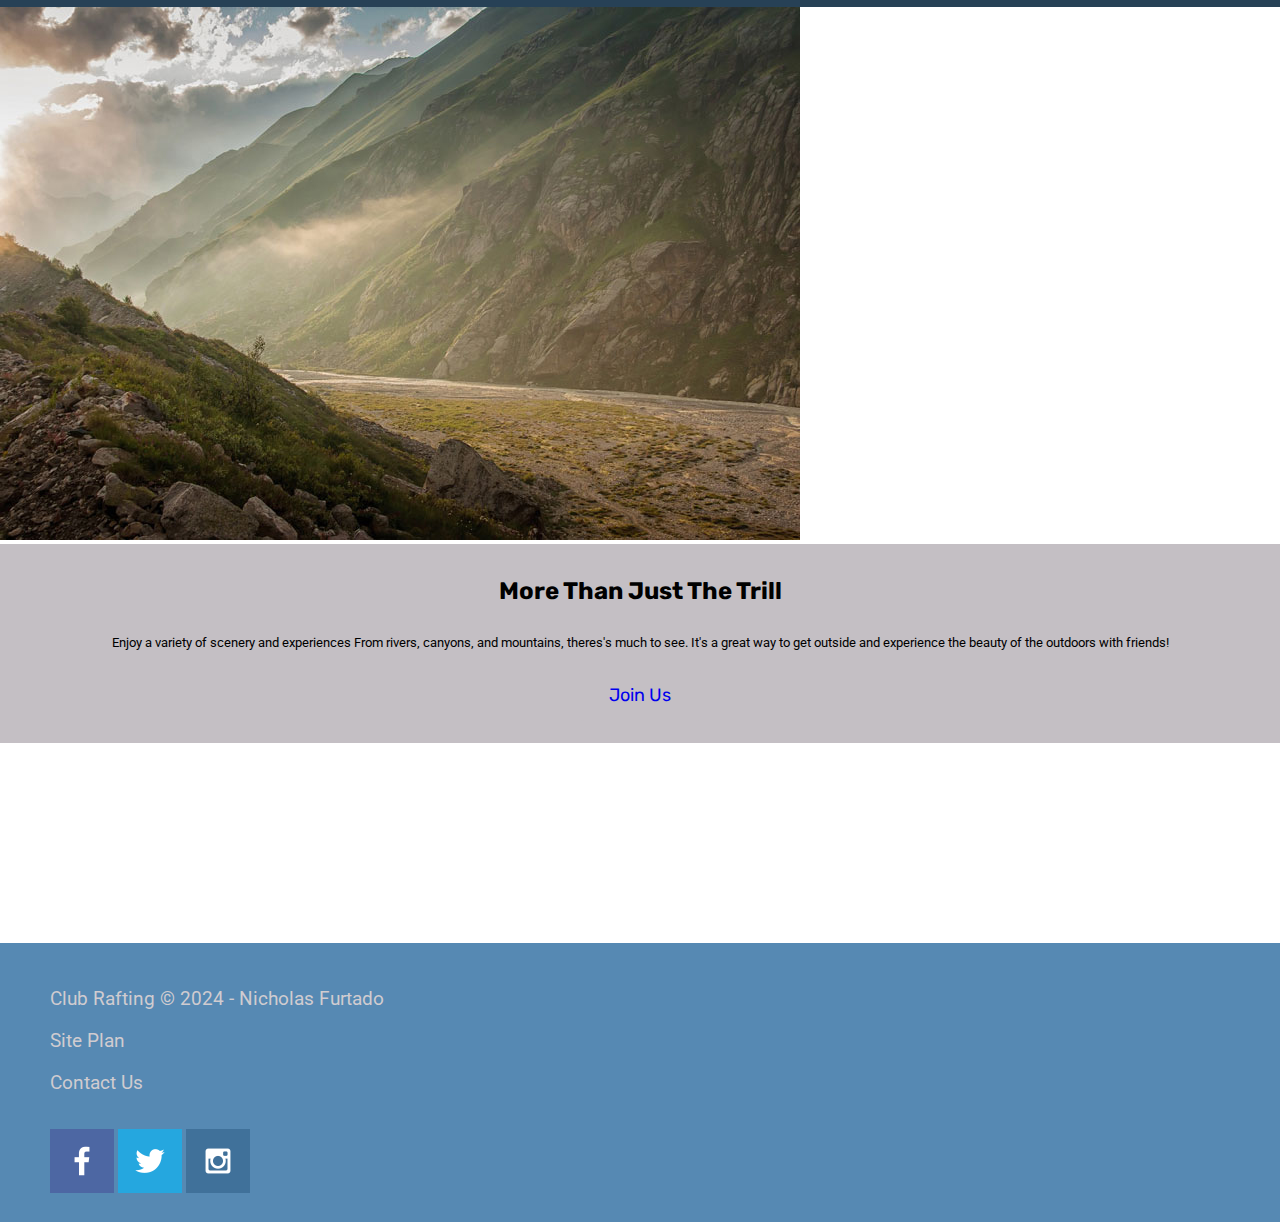
==== commit cd54185b: "Fonts and Spacing Assignment" ====
--- a/wwr/index.html
+++ b/wwr/index.html
@@ -37,14 +37,14 @@
             <img class="icon" src="images/river_icon.png" alt="River Icon">
             <h2>Rivers</h2>
         </section>
-        <section>
-            <img class="camping-card" src="images/camping.jpg" alt="Tent in mountains">
-            <img class="card-img" src="images/fire_icon.png" alt="Fire icon">
+        <section class="camping-card">
+            <img class="card-img" src="images/camping.jpg" alt="Tent in mountains">
+            <img class="icon" src="images/fire_icon.png" alt="Fire icon">
             <h2>Camping</h2>
         </section>
-        <section>
-            <img class="rapids-card" src="images/rapids.jpg" alt="Rafting boat">
-            <img class="card-img" src="images/oars.png" alt="Oars icon">
+        <section class="rapids-card">
+            <img class="card-img" src="images/rapids.jpg" alt="Rafting boat">
+            <img class="icon" src="images/oars.png" alt="Oars icon">
             <h2>Rapids</h2>
         </section>
         <div id="background"></div>
--- a/wwr/styles/style.css
+++ b/wwr/styles/style.css
@@ -1,18 +1,20 @@
  @import url('https://fonts.googleapis.com/css2?family=Roboto:wght@300&family=Rubik:wght@300;400&display=swap');
 body{
     padding: 0;
-    margin: 0;
+    margin:  0  ;
     background-color: rgba(255, 255, 255, 0.836);
     font-family: 'Roboto','Arial', sans-serif;
 }
 header{
     background-color: #5689B3;
 }
-.logo{
+.logo, .icon{
     width: 80px;
+    margin: 30px;
 }
 img.logo{
     width: 100px;
+    border-radius: 50%;
 }
 #logo_link {
     padding-top: 5px;
@@ -23,7 +25,7 @@
     text-align: center;
     text-decoration: none;
     color: white;
-    padding: 35px;
+    padding: 30px;
 }
 nav a:hover{
     background-color: #D0CCD0;
@@ -37,6 +39,7 @@
     font-family: 'Rubik','Geneva', sans-serif;
     padding:15px 30px;
     margin-top: 50px;
+    border-radius: 5px;
     
 }
 .book:hover, .join:hover{
@@ -72,11 +75,12 @@
     color: #000000;
     font-family: 'Roboto','Arial', sans-serif;
     font-size: .8em;
+    padding-bottom: 15px;
 }
 
 #content{ 
     max-width: 1600px;
-    margin: 0 auto;
+    margin: auto;
 }
 h2, h3, h4, h5, h6, p{
     color: black;
@@ -96,8 +100,14 @@
     display: block;
     margin: 0 auto;
 }
+.card-img {
+    border: 10px solid #C4BFC4;
+}
 main section{
     text-align: center;
+}
+main-section img{
+    box-sizing: border-box;
 }
 .rivers-card,.camping-card,.rapids-card{
     margin: 200px 0;
@@ -106,6 +116,7 @@
     background-color: #5689B3;
     padding: 15px 50px;
     margin-top: 200px;
+    padding: 25px 50px;
 }
 footer a{
     color: #D0CCD0;
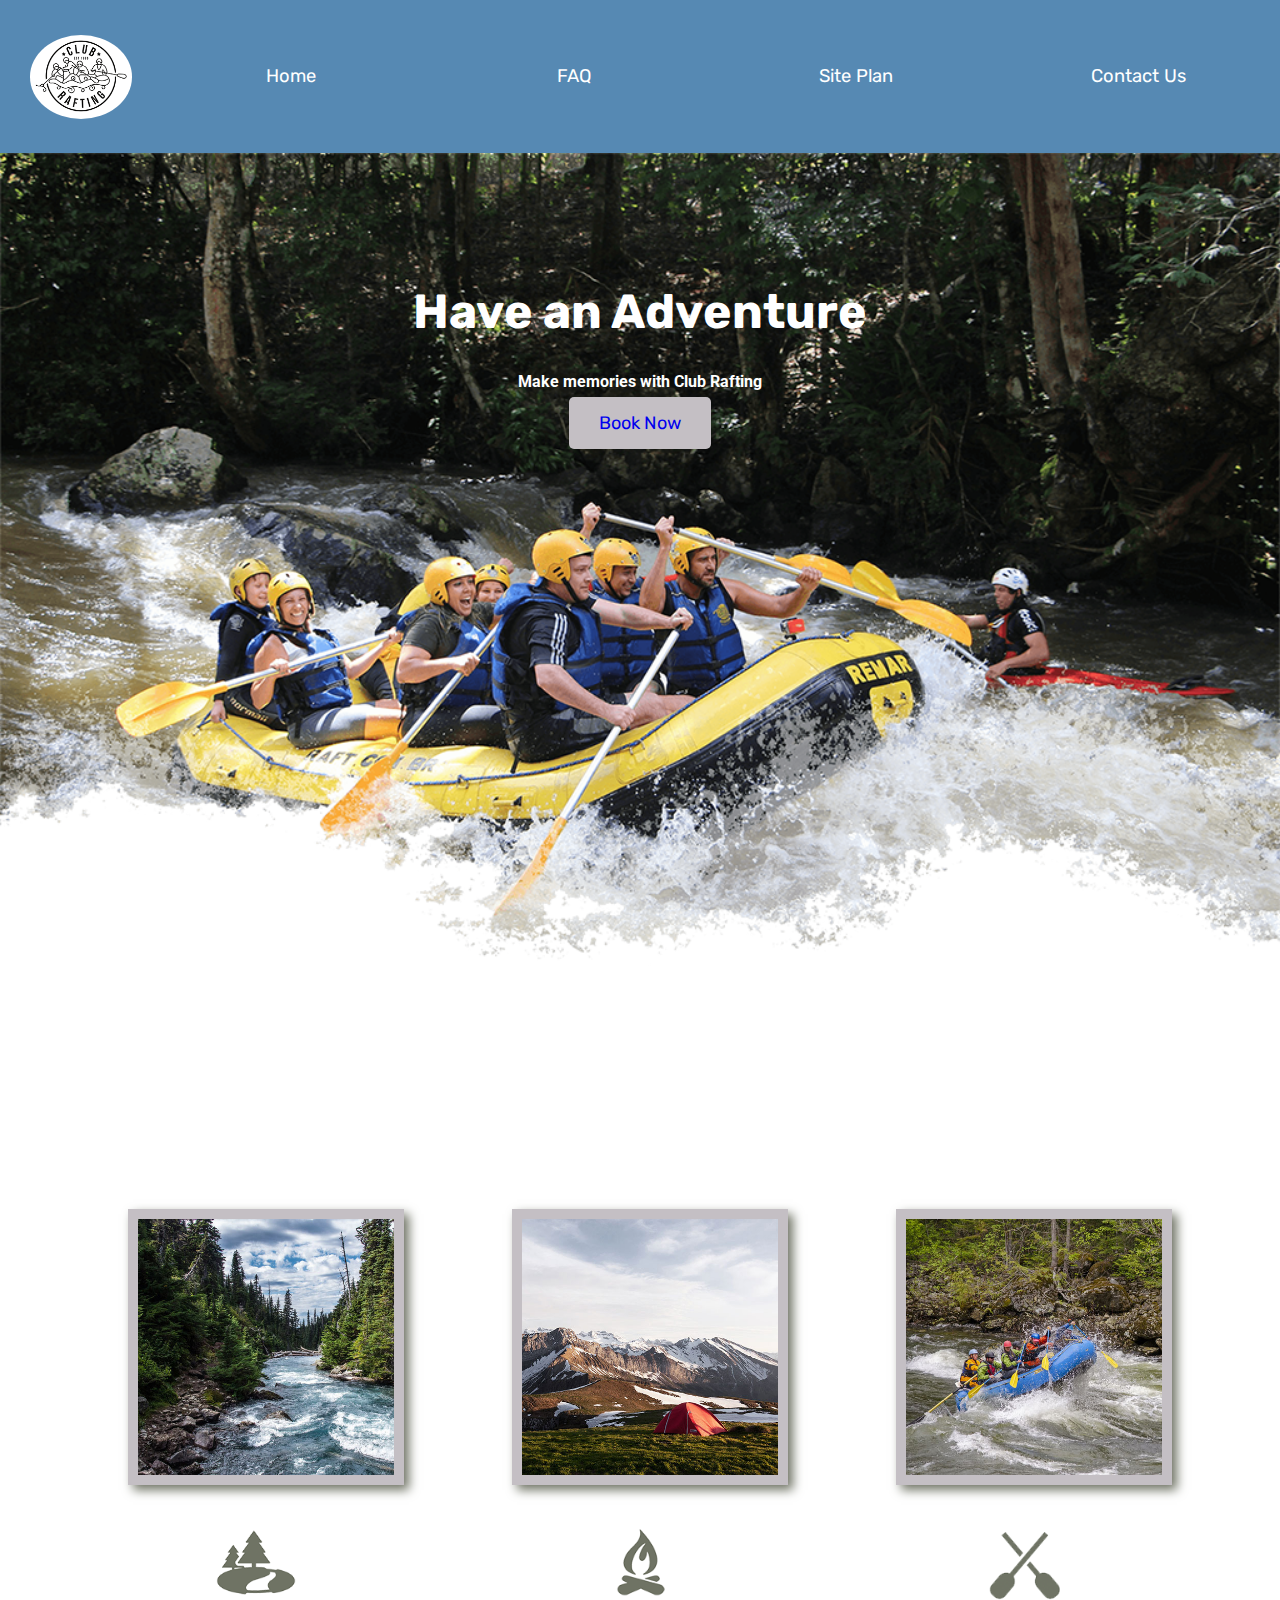
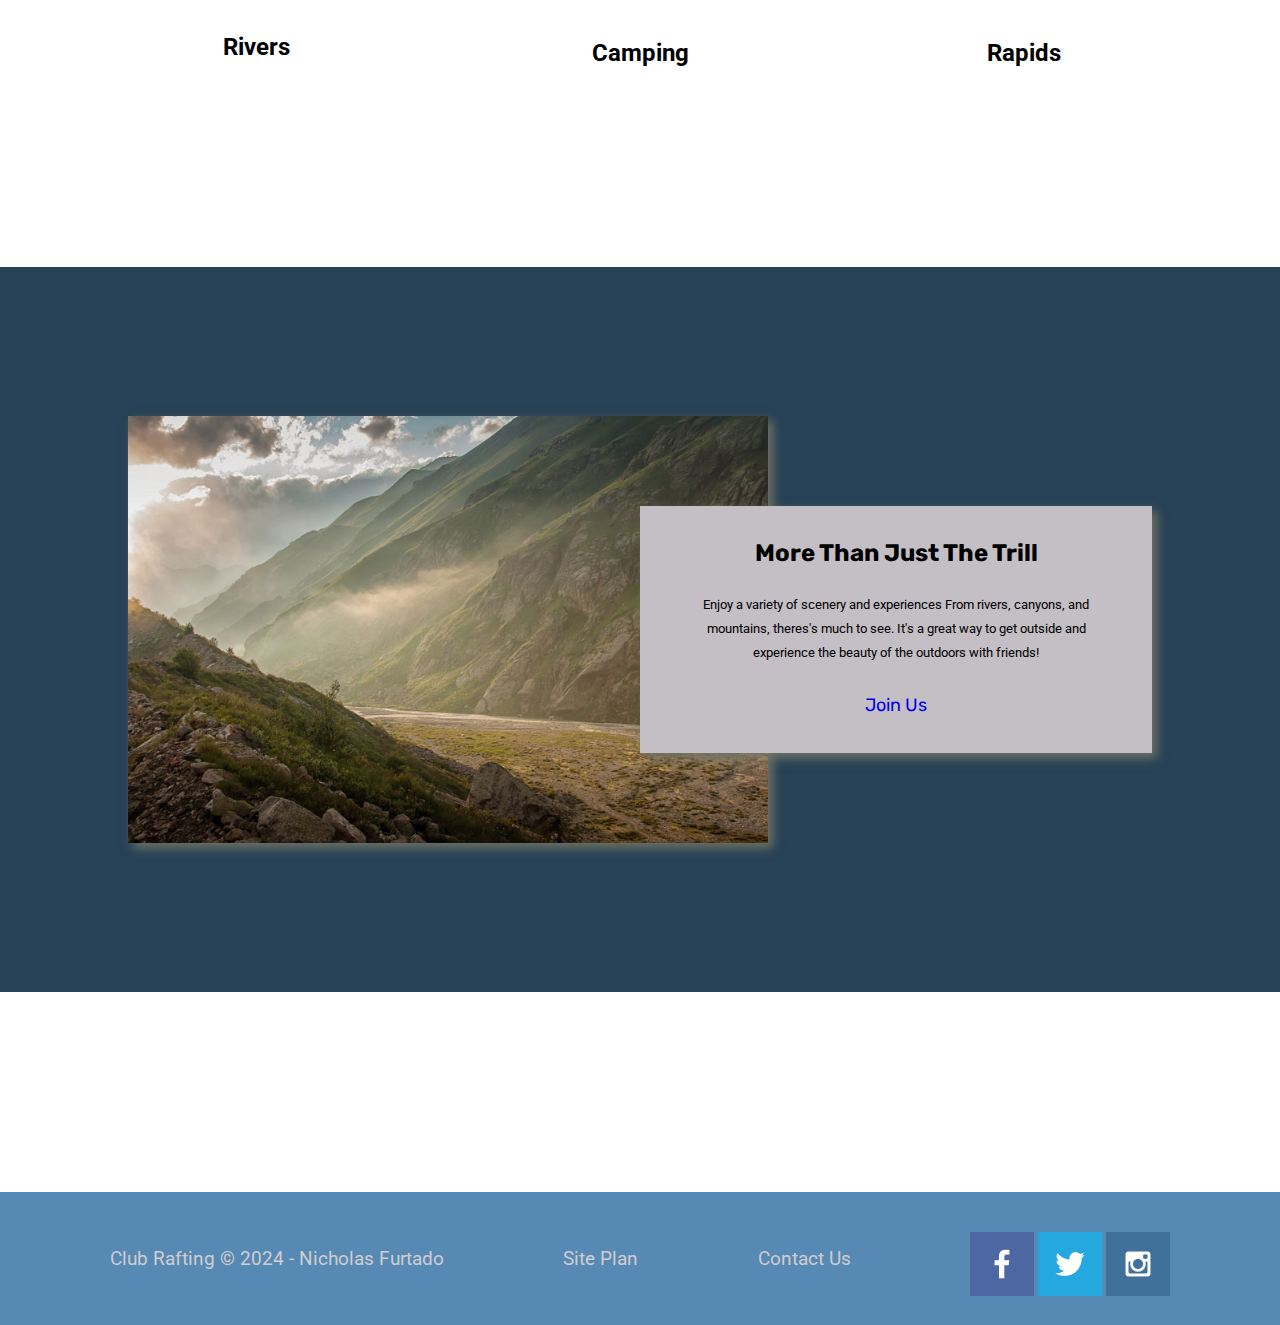
==== commit 63145123: "continued edits the site plan and personal website." ====
--- a/wwr/index.html
+++ b/wwr/index.html
@@ -14,7 +14,7 @@
             </a>
             <nav>
                 <a href="index.html">Home</a>
-                <a href="#">Page 2</a>
+                <a href="faq.html">FAQ</a>
                 <a href="site-plan-rafting.html">Site Plan</a>
                 <a href="contactus.html">Contact Us</a>
             </nav>
--- a/wwr/styles/style.css
+++ b/wwr/styles/style.css
@@ -7,30 +7,71 @@
 }
 header{
     background-color: #5689B3;
+    display: grid;
+    grid-template-columns: 150px auto;
 }
 .logo, .icon{
     width: 80px;
     margin: 30px;
 }
 img.logo{
-    width: 100px;
+    width: 80%;
+    height: auto;
     border-radius: 50%;
+
 }
 #logo_link {
     padding-top: 5px;
+    justify-self: center;
+    align-self: center;
+    padding-right: 15%;
+}
+nav {
+    display: flex;
+    justify-content: space-around;
 }
 nav a{
     background-color: #5689B3;
     font-family: 'Rubik','Geneva', sans-serif;
     text-align: center;
     text-decoration: none;
+    font-size: 1.15em;
     color: white;
     padding: 30px;
+    margin: auto;
+    width: 75%;
 }
 nav a:hover{
     background-color: #D0CCD0;
     color: #000000;
     font-family: 'Rubik','Geneva',  sans-serif;
+}
+#hero{
+    display: grid;
+    grid-template-columns: 1fr 3fr 1fr;
+}
+#hero-box{
+    grid-column: 1/4;
+    grid-row: 1/3;
+    z-index: -1;
+}
+#hero-msg{
+    grid-column: 2/3;
+    grid-row: 1/2;
+    margin-top: 100px;
+}
+#hero-msg h4{
+    color: white;
+}
+.home-title{
+    font-size: 3em;
+    color: white;
+    font-family:'Rubik','Geneva', sans-serif;
+    margin-top: 30px;
+}
+.home-grid{
+    display: grid;
+    grid-template-columns: 1fr 1fr 1fr 1fr 1fr 1fr 1fr 1fr 1fr 1fr;
 }
 .book, .join{
     background-color: #C4BFC4;
@@ -45,15 +86,12 @@
 .book:hover, .join:hover{
     background-color: #5689B3;
 }
-.home-title{
-    font-size: 3em;
-    color: #000000;
-    font-family:'Rubik','Geneva', sans-serif;
-    margin-top: 10px;
-}
+
 #background{
     height: 725px;
     background-color: #274156;
+    grid-column: 1/11;
+    grid-row: 4/9;
 }
 h2{
     margin: 0;
@@ -65,6 +103,9 @@
     background-color: #C4BFC4; ;
     line-height: 1.5em;
     padding: 35px;
+    grid-column: 6/10;
+    grid-row: 6/7;
+    box-shadow: 5px 5px 10px #6f7364;
 }
 .msg h2{
     color: black;
@@ -102,6 +143,15 @@
 }
 .card-img {
     border: 10px solid #C4BFC4;
+    transition: transform .5s;
+    box-shadow: 5px 5px 10px #6f7364;
+}
+.card-img:hover{
+    opacity: .6;
+    transform: scale(1.1);
+}
+.card-img, .mountains {
+    width: 100%;
 }
 main section{
     text-align: center;
@@ -111,12 +161,34 @@
 }
 .rivers-card,.camping-card,.rapids-card{
     margin: 200px 0;
+    justify-content: space-around;
+    align-items: center;
+}
+.rivers-card{
+    grid-column: 2/4;
+    grid-row: 2/3;
+}
+.camping-card{
+    grid-column: 5/7;
+    grid-row: 2/3;
+}
+.rapids-card{
+    grid-column: 8/10;
+    grid-row: 2/3;
+}
+.mountains{
+    grid-column: 2/7;
+    grid-row: 5/8;
+    box-shadow: 5px 5px 10px #6f7364;
 }
 footer{
     background-color: #5689B3;
     padding: 15px 50px;
     margin-top: 200px;
     padding: 25px 50px;
+    display: flex;
+    justify-content: space-around;
+    align-items: center;
 }
 footer a{
     color: #D0CCD0;
@@ -134,4 +206,52 @@
 }
 footer .social img{
     padding-top: 15px;
-}+}
+
+@media screen and (max-width: 900px) {
+    #hero, .home-grid {
+        display: block;
+        height: auto;
+    }
+    nav, footer {
+        flex-direction: column;
+    }
+    nav a {
+        display: block;
+        padding: 15px;
+    }
+    #hero {
+        margin-top: 0;
+    }
+    #hero-msg {
+        margin-top: 0;
+    }
+    #hero-msg h4 {
+        display: none;
+    }
+    #hero-msg h1 {
+        color: #6f7364;
+    }
+    .home-title {
+        font-size: 25px;
+    }
+    .rivers-card, .camping-card, .rapids-card { 
+        margin: 50px auto;
+        width: 60%;
+    }
+    #background {
+        display: none;
+    }
+    .mountains, .msg {
+        width: 80%;
+        display: block;
+        margin: 0 auto;
+    }
+    footer {
+        margin-top: 25px;
+    }
+}
+/* This could be read as follows: "If the max width of the screen gets smaller than 900px, then use this CSS instead of what you may have seen above" for these selectors.
+
+This CSS will not go into effect unless the screen is less than 900px;  */
+/* with a hexadecimal color value, you can add two extra characters to add an "alpha" value to it, and it controls the opacity of the colors. e.g. #AAAAAAFF (last 2 characters full opacity) and #AAAAAA00 (last two characters are fully transparent)*/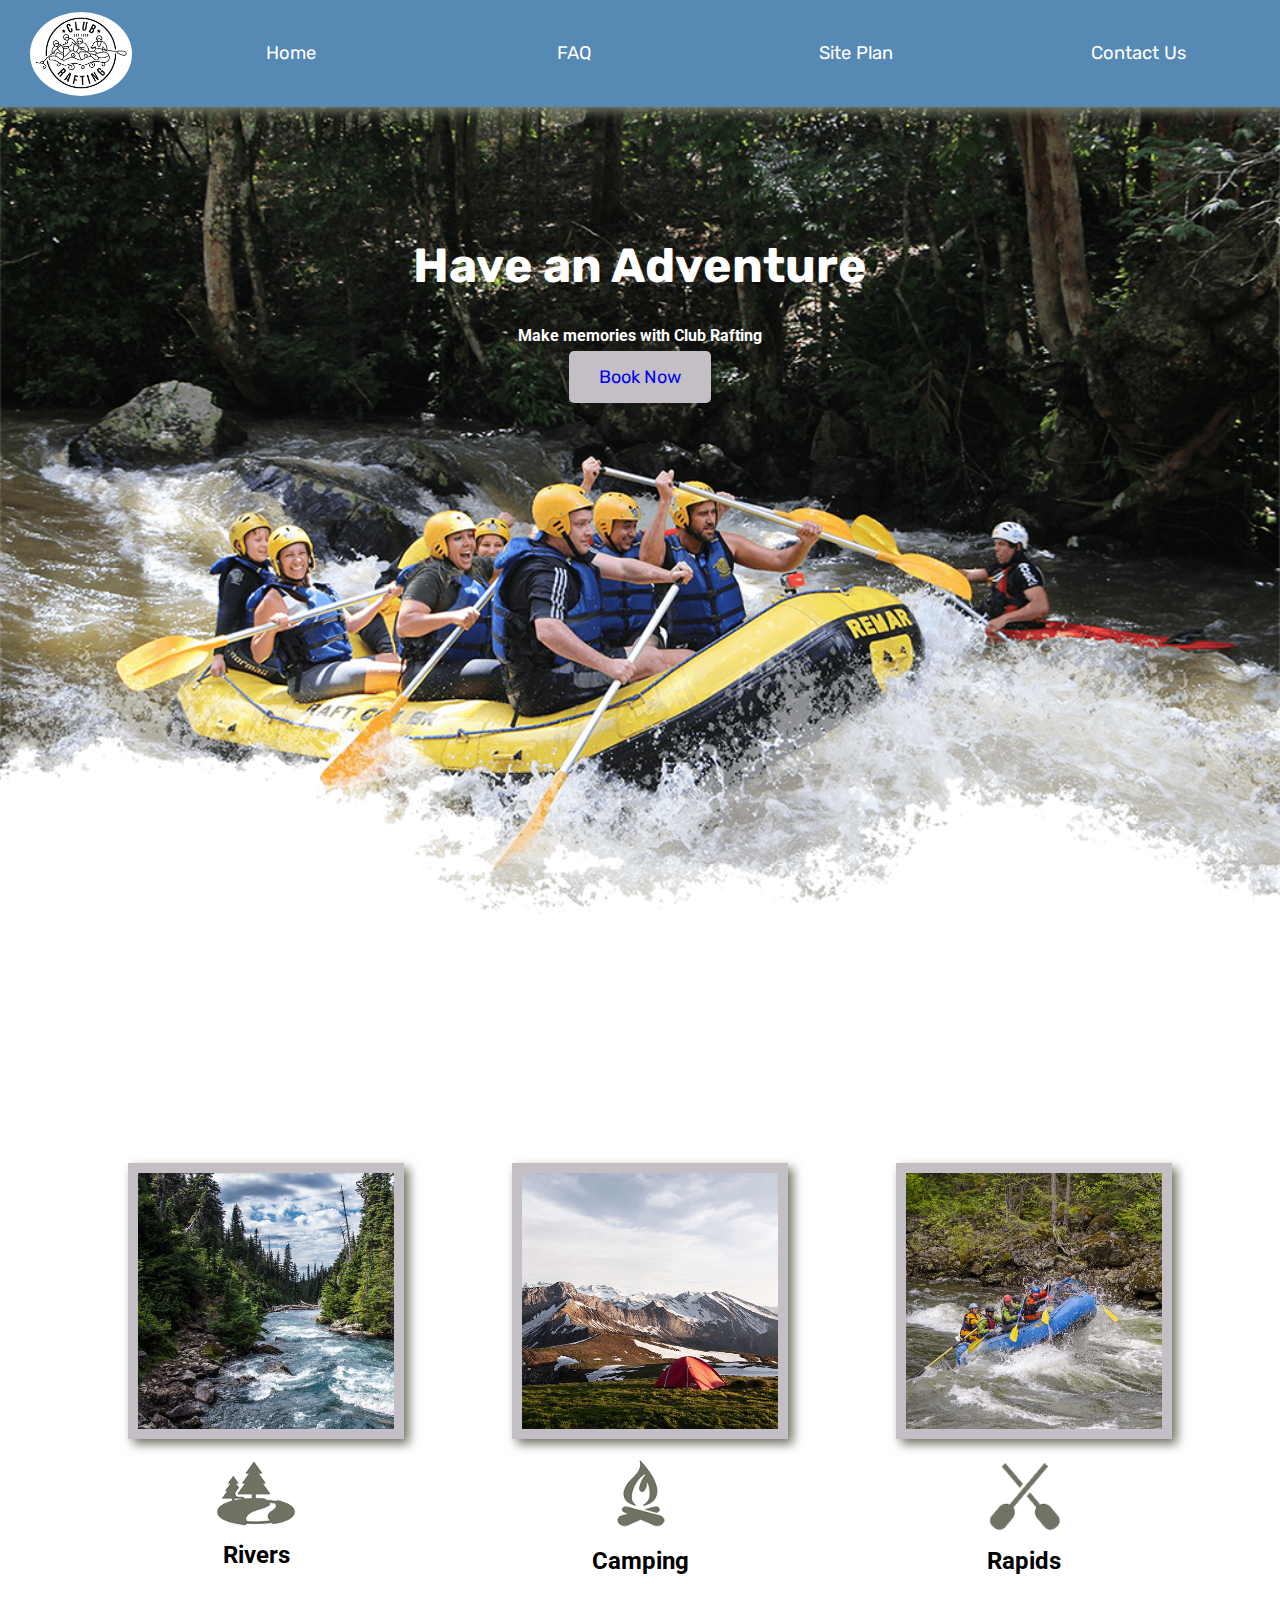
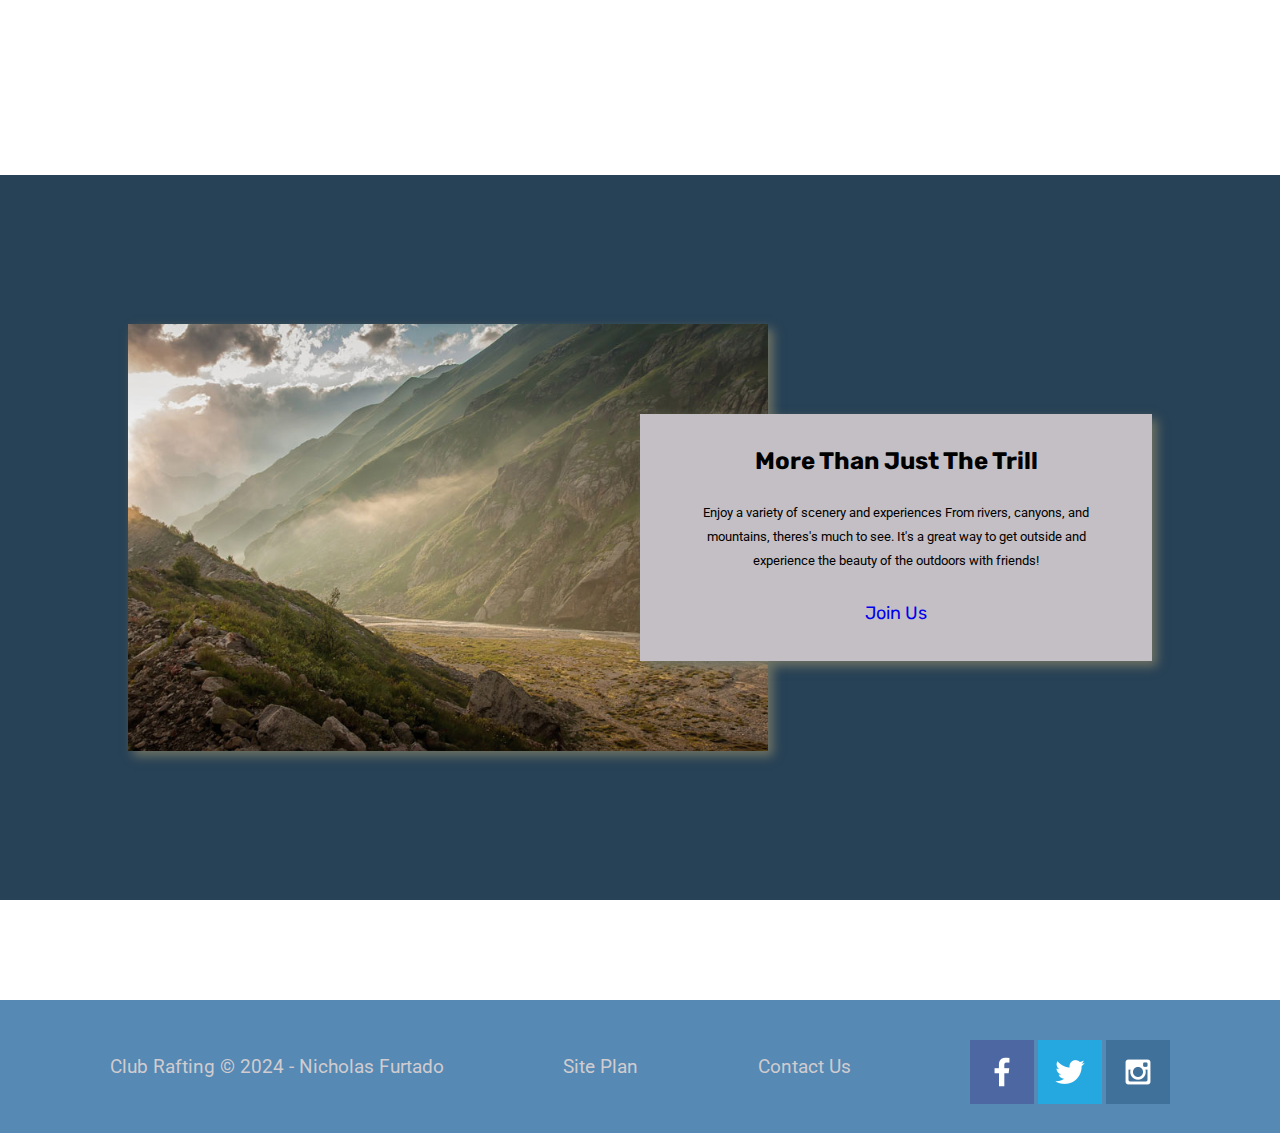
==== commit f8e47323: "More edits to the Furtado Realty site" ====
--- a/wwr/index.html
+++ b/wwr/index.html
@@ -19,6 +19,7 @@
                 <a href="contactus.html">Contact Us</a>
             </nav>
         </header>
+
     <div id="hero">
         <div id="hero-box">
             <img id="hero-img" src="images/hero.png" alt="People enjoying whitewater rafting">
--- a/wwr/styles/style.css
+++ b/wwr/styles/style.css
@@ -1,7 +1,7 @@
  @import url('https://fonts.googleapis.com/css2?family=Roboto:wght@300&family=Rubik:wght@300;400&display=swap');
 body{
     padding: 0;
-    margin:  0  ;
+    margin:  0 ;
     background-color: rgba(255, 255, 255, 0.836);
     font-family: 'Roboto','Arial', sans-serif;
 }
@@ -9,10 +9,12 @@
     background-color: #5689B3;
     display: grid;
     grid-template-columns: 150px auto;
+    box-shadow: 5px 5px 10px #6f7364;
+
 }
 .logo, .icon{
     width: 80px;
-    margin: 30px;
+    margin: 7px 30px ;
 }
 img.logo{
     width: 80%;
@@ -184,7 +186,7 @@
 footer{
     background-color: #5689B3;
     padding: 15px 50px;
-    margin-top: 200px;
+    margin-top: 100px;
     padding: 25px 50px;
     display: flex;
     justify-content: space-around;
@@ -208,6 +210,68 @@
     padding-top: 15px;
 }
 
+.FAQ{
+    text-align: center;
+    font-size: 50px;
+    margin: 50px;
+}
+#sidebar{
+    grid-row: 1/2;
+    display: grid;
+    background-color:#5689B3;
+    color: white;
+    grid-template-rows: 40px;
+    width: 350px;
+    padding: 30px;
+    margin: 10px 5px;
+    box-shadow: 5px 5px 10px #6f7364;
+    height: fit-content;
+}
+
+#sidebar a{
+    margin: 5px 0px;
+    color: white;
+    font-size: 1.2em;
+    font-weight: 600;
+    padding: 2px;
+}
+#sidebar a:hover{
+    background-color: #5689B3;
+}
+.leriver{
+    display: flex;
+    grid-column: 1/2;
+    grid-row: 2/3;
+    width: 350px;
+    margin-left:20px;
+    box-shadow: 5px 5px 10px #6f7364;
+}
+#entirequestions{
+    background-color:#274156;
+    display: grid;
+    grid-template-columns: 350px 1fr;
+    grid-template-rows: 500px 1fr 100px;
+}
+
+#Questions{
+    grid-column: 2/3;
+    grid-row: 1/3;
+    display: grid;
+    margin: 0px 20px 10px 70px;
+}
+#Questions div{
+    padding: 10px;
+    margin: 10px;
+    background-color: #C4BFC4; 
+    box-shadow: 5px 5px 10px #6f7364;
+}
+#Questions p{
+    color: black;
+    text-indent: 1em;
+}
+#Questions h2{
+    color: black;
+}
 @media screen and (max-width: 900px) {
     #hero, .home-grid {
         display: block;
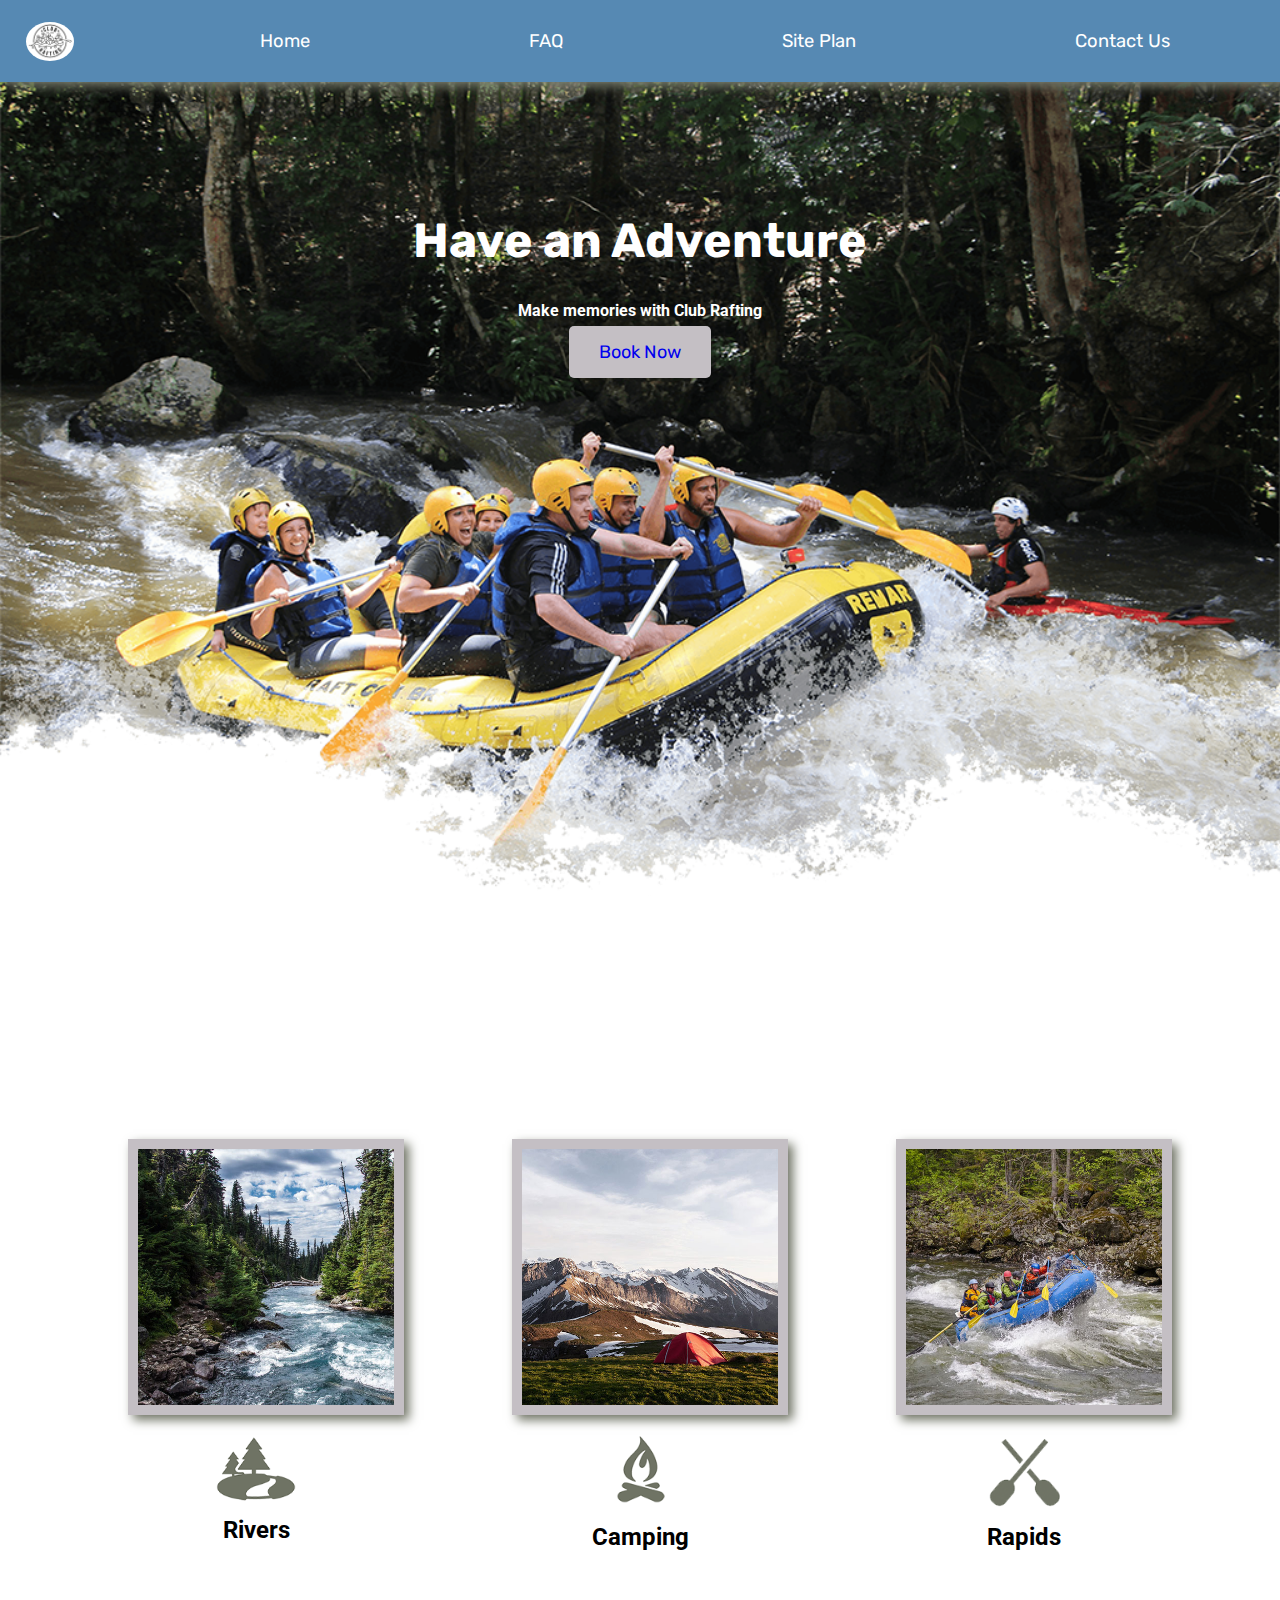
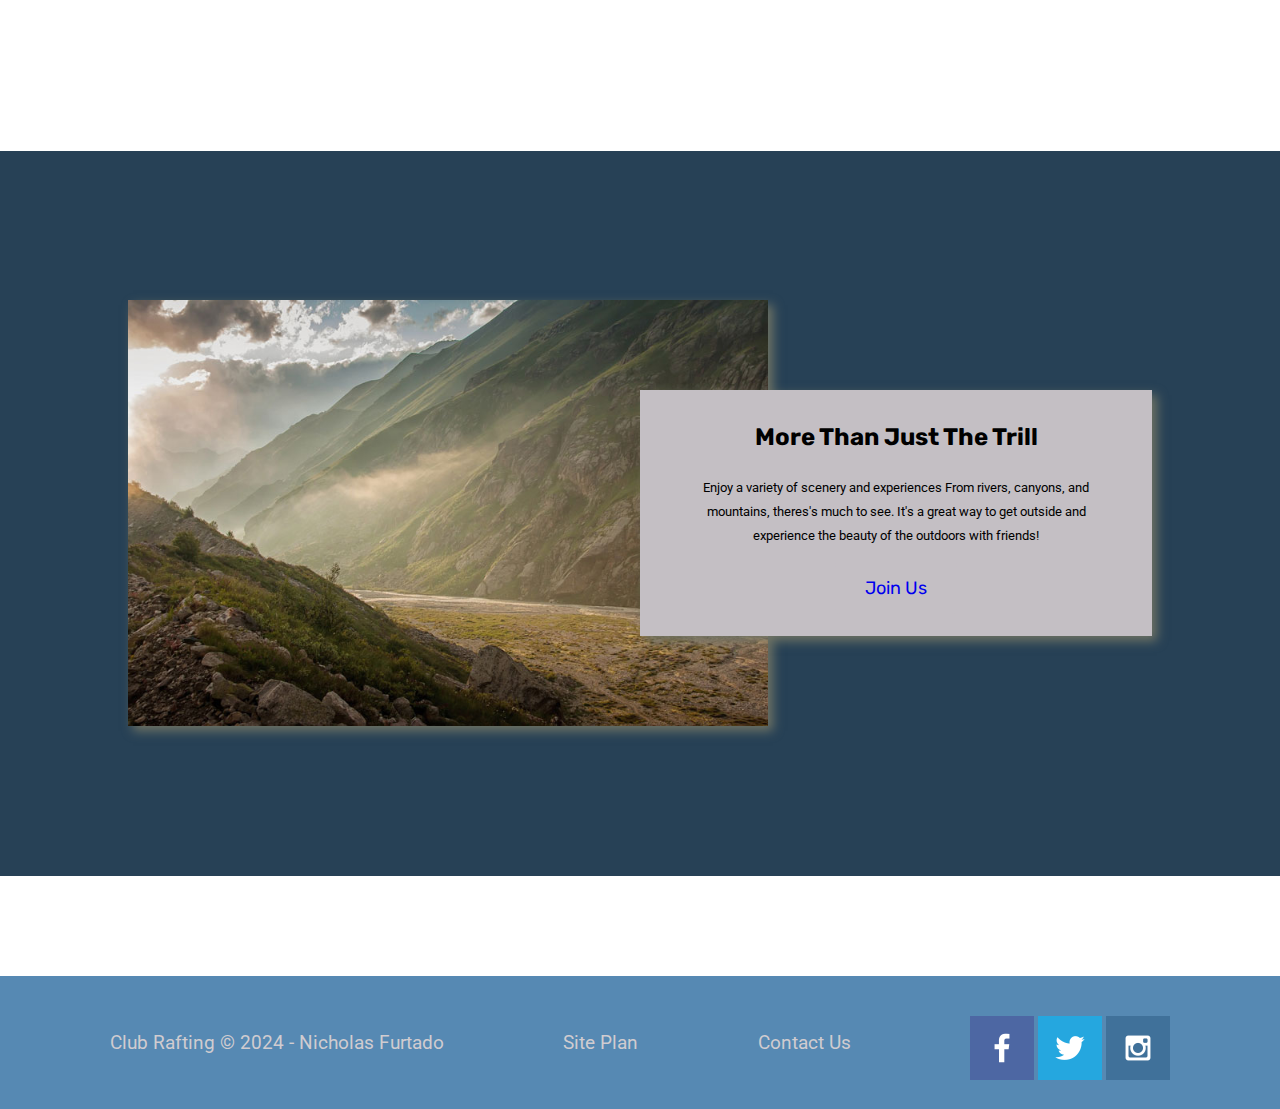
==== commit 7c534b99: "Furtado Realty HomePage has been nearly fully formatted! Additions have been made for the next two s" ====
--- a/wwr/index.html
+++ b/wwr/index.html
@@ -4,7 +4,7 @@
     <meta charset="UTF-8">
     <meta name="viewport" content="width=device-width, initial-scale=1.0">
     <title>Club Rafting | Whitewater Rafting | Home</title>
-    <link rel="stylesheet" href="styles/style.css">
+    <link rel="stylesheet" href="styles/wwr-style.css">
 </head>
 <body>
     <div id="content">
@@ -19,19 +19,21 @@
                 <a href="contactus.html">Contact Us</a>
             </nav>
         </header>
-
+    </div>
     <div id="hero">
         <div id="hero-box">
             <img id="hero-img" src="images/hero.png" alt="People enjoying whitewater rafting">
         </div>
         <section id="hero-msg">
-            <h1 class="home-title">Have an Adventure</h1>
+            <h1 class="hero-title">Have an Adventure</h1>
             <h4>Make memories with Club Rafting</h4>
             <div class="button-box">
                 <a class="book" href="contactus.html">Book Now</a>
             </div>
         </section>
     </div>
+
+
     <main class="home-grid">
         <section class="rivers-card">
             <img class="card-img" src="images/rivers.jpg" alt="River in forest">
@@ -62,14 +64,11 @@
             <p><a href="contactus.html">Contact Us</a></p>
             <div class="social">
                 <a href="https://facebook.com" target="_blank">
-                    <img src="images/facebook.png" alt="FB Icon">
-                </a>
+                    <img src="images/facebook.png" alt="FB Icon"></a>
                 <a href="https://twitter.com" target="_blank">
-                    <img src="images/twitter.png" alt="Twitter Icon">
-                </a>
+                    <img src="images/twitter.png" alt="Twitter Icon"></a>
                 <a href="https://instagram.com" target="_blank">
-                    <img src="images/instagram.png" alt="Instagram Icon">
-                </a>
+                    <img src="images/instagram.png" alt="Instagram Icon"></a>
             </div>
         </footer>
     </div>
--- a/wwr/styles/wwr-style.css
+++ b/wwr/styles/wwr-style.css
@@ -0,0 +1,321 @@
+ @import url('https://fonts.googleapis.com/css2?family=Roboto:wght@300&family=Rubik:wght@300;400&display=swap');
+body{
+    padding: 0;
+    margin:  0 ;
+    background-color: rgba(255, 255, 255, 0.836);
+    font-family: 'Roboto','Arial', sans-serif;
+}
+header{
+    background-color: #5689B3;
+    display: grid;
+    grid-template-columns: 150px auto;
+    box-shadow: 5px 5px 10px #6f7364;
+
+}
+.logo, .icon{
+    width: 80px;
+    margin: 7px 30px ;
+}
+img.logo{
+    width: 80%;
+    height: auto;
+    border-radius: 50%;
+
+}
+#logo_link {
+    padding-top: 5px;
+    justify-self: center;
+    align-self: center;
+    padding-right: 65%;
+}
+nav {
+    display: flex;
+    justify-content: space-around;
+}
+nav a{
+    background-color: #5689B3;
+    font-family: 'Rubik','Geneva', sans-serif;
+    text-align: center;
+    text-decoration: none;
+    font-size: 1.15em;
+    color: white;
+    padding: 30px;
+    margin: auto;
+    width: auto;
+}
+nav a:hover{
+    background-color: #D0CCD0;
+    color: #000000;
+    font-family: 'Rubik','Geneva',  sans-serif;
+}
+#hero{
+    display: grid;
+    grid-template-columns: 1fr 3fr 1fr;
+}
+#hero-box{
+    grid-column: 1/4;
+    grid-row: 1/3;
+    z-index: -1;
+}
+#hero-msg{
+    grid-column: 2/3;
+    grid-row: 1/2;
+    margin-top: 100px;
+}
+#hero-msg h4{
+    color: white;
+}
+.hero-title{
+    font-size: 3em;
+    color: white;
+    font-family:'Rubik','Geneva', sans-serif;
+    margin-top: 30px;
+}
+.home-grid{
+    display: grid;
+    grid-template-columns: 1fr 1fr 1fr 1fr 1fr 1fr 1fr 1fr 1fr 1fr;
+}
+.book, .join{
+    background-color: #C4BFC4;
+    text-decoration: none;
+    font-size: 18px;
+    font-family: 'Rubik','Geneva', sans-serif;
+    padding:15px 30px;
+    margin-top: 50px;
+    border-radius: 5px;
+    
+}
+.book:hover, .join:hover{
+    background-color: #5689B3;
+}
+
+#background{
+    height: 725px;
+    background-color: #274156;
+    grid-column: 1/11;
+    grid-row: 4/9;
+}
+h2{
+    margin: 0;
+}
+.icon{
+    padding-top: 10px;
+} 
+.msg{
+    background-color: #C4BFC4; ;
+    line-height: 1.5em;
+    padding: 35px;
+    grid-column: 6/10;
+    grid-row: 6/7;
+    box-shadow: 5px 5px 10px #6f7364;
+}
+.msg h2{
+    color: black;
+    font-family: 'Rubik','Geneva', sans-serif;
+    padding-bottom: 15px;
+}
+.msg p{
+    color: #000000;
+    font-family: 'Roboto','Arial', sans-serif;
+    font-size: .8em;
+    padding-bottom: 15px;
+}
+
+#content{ 
+    max-width: 1600px;
+    margin: auto;
+}
+h2, h3, h4, h5, h6, p{
+    color: black;
+    font-family: 'Roboto','Arial',sans-serif;
+}
+#hero-msg h1, hero-msg, h4{
+    text-align: center;
+}
+.button-box{
+    text-align: center;
+}
+img#hero-img {
+    width: 100%;
+}
+
+img.card-img{
+    display: block;
+    margin: 0 auto;
+}
+.card-img {
+    border: 10px solid #C4BFC4;
+    transition: transform .5s;
+    box-shadow: 5px 5px 10px #6f7364;
+}
+.card-img:hover{
+    opacity: .6;
+    transform: scale(1.1);
+}
+.card-img, .mountains {
+    width: 100%;
+}
+main section{
+    text-align: center;
+}
+main-section img{
+    box-sizing: border-box;
+}
+.rivers-card,.camping-card,.rapids-card{
+    margin: 200px 0;
+    justify-content: space-around;
+    align-items: center;
+}
+.rivers-card{
+    grid-column: 2/4;
+    grid-row: 2/3;
+}
+.camping-card{
+    grid-column: 5/7;
+    grid-row: 2/3;
+}
+.rapids-card{
+    grid-column: 8/10;
+    grid-row: 2/3;
+}
+.mountains{
+    grid-column: 2/7;
+    grid-row: 5/8;
+    box-shadow: 5px 5px 10px #6f7364;
+}
+footer{
+    background-color: #5689B3;
+    padding: 15px 50px;
+    margin-top: 100px;
+    padding: 25px 50px;
+    display: flex;
+    justify-content: space-around;
+    align-items: center;
+}
+footer a{
+    color: #D0CCD0;
+    text-decoration: none;
+}
+footer a:hover{
+    color: #ffffff;
+}
+footer p{
+    font-size: 1.2em;
+    color: #D0CCD0;
+}
+footer p a:hover{
+    text-decoration: underline;
+}
+footer .social img{
+    padding-top: 15px;
+}
+
+.FAQ{
+    text-align: center;
+    font-size: 50px;
+    margin: 50px;
+}
+#sidebar{
+    grid-row: 1/2;
+    display: grid;
+    background-color:#5689B3;
+    color: white;
+    grid-template-rows: 40px;
+    width: 350px;
+    padding: 30px;
+    margin: 10px 5px;
+    box-shadow: 5px 5px 10px #6f7364;
+    height: fit-content;
+}
+
+#sidebar a{
+    margin: 5px 0px;
+    color: white;
+    font-size: 1.2em;
+    font-weight: 600;
+    padding: 2px;
+}
+#sidebar a:hover{
+    background-color: #5689B3;
+}
+.leriver{
+    display: flex;
+    grid-column: 1/2;
+    grid-row: 2/3;
+    width: 350px;
+    margin-left:20px;
+    box-shadow: 5px 5px 10px #6f7364;
+}
+#entirequestions{
+    background-color:#274156;
+    display: grid;
+    grid-template-columns: 350px 1fr;
+    grid-template-rows: 500px 1fr 100px;
+}
+
+#Questions{
+    grid-column: 2/3;
+    grid-row: 1/3;
+    display: grid;
+    margin: 0px 20px 10px 70px;
+}
+#Questions div{
+    padding: 10px;
+    margin: 10px;
+    background-color: #C4BFC4; 
+    box-shadow: 5px 5px 10px #6f7364;
+}
+#Questions p{
+    color: black;
+    text-indent: 1em;
+}
+#Questions h2{
+    color: black;
+}
+@media screen and (max-width: 900px) {
+    #hero, .home-grid {
+        display: block;
+        height: auto;
+    }
+    nav, footer {
+        flex-direction: column;
+    }
+    nav a {
+        display: block;
+        padding: 15px;
+    }
+    #hero {
+        margin-top: 0;
+    }
+    #hero-msg {
+        margin-top: 0;
+    }
+    #hero-msg h4 {
+        display: none;
+    }
+    #hero-msg h1 {
+        color: #6f7364;
+    }
+    .home-title {
+        font-size: 25px;
+    }
+    .rivers-card, .camping-card, .rapids-card { 
+        margin: 50px auto;
+        width: 60%;
+    }
+    #background {
+        display: none;
+    }
+    .mountains, .msg {
+        width: 80%;
+        display: block;
+        margin: 0 auto;
+    }
+    footer {
+        margin-top: 25px;
+    }
+}
+/* This could be read as follows: "If the max width of the screen gets smaller than 900px, then use this CSS instead of what you may have seen above" for these selectors.
+
+This CSS will not go into effect unless the screen is less than 900px;  */
+/* with a hexadecimal color value, you can add two extra characters to add an "alpha" value to it, and it controls the opacity of the colors. e.g. #AAAAAAFF (last 2 characters full opacity) and #AAAAAA00 (last two characters are fully transparent)*/